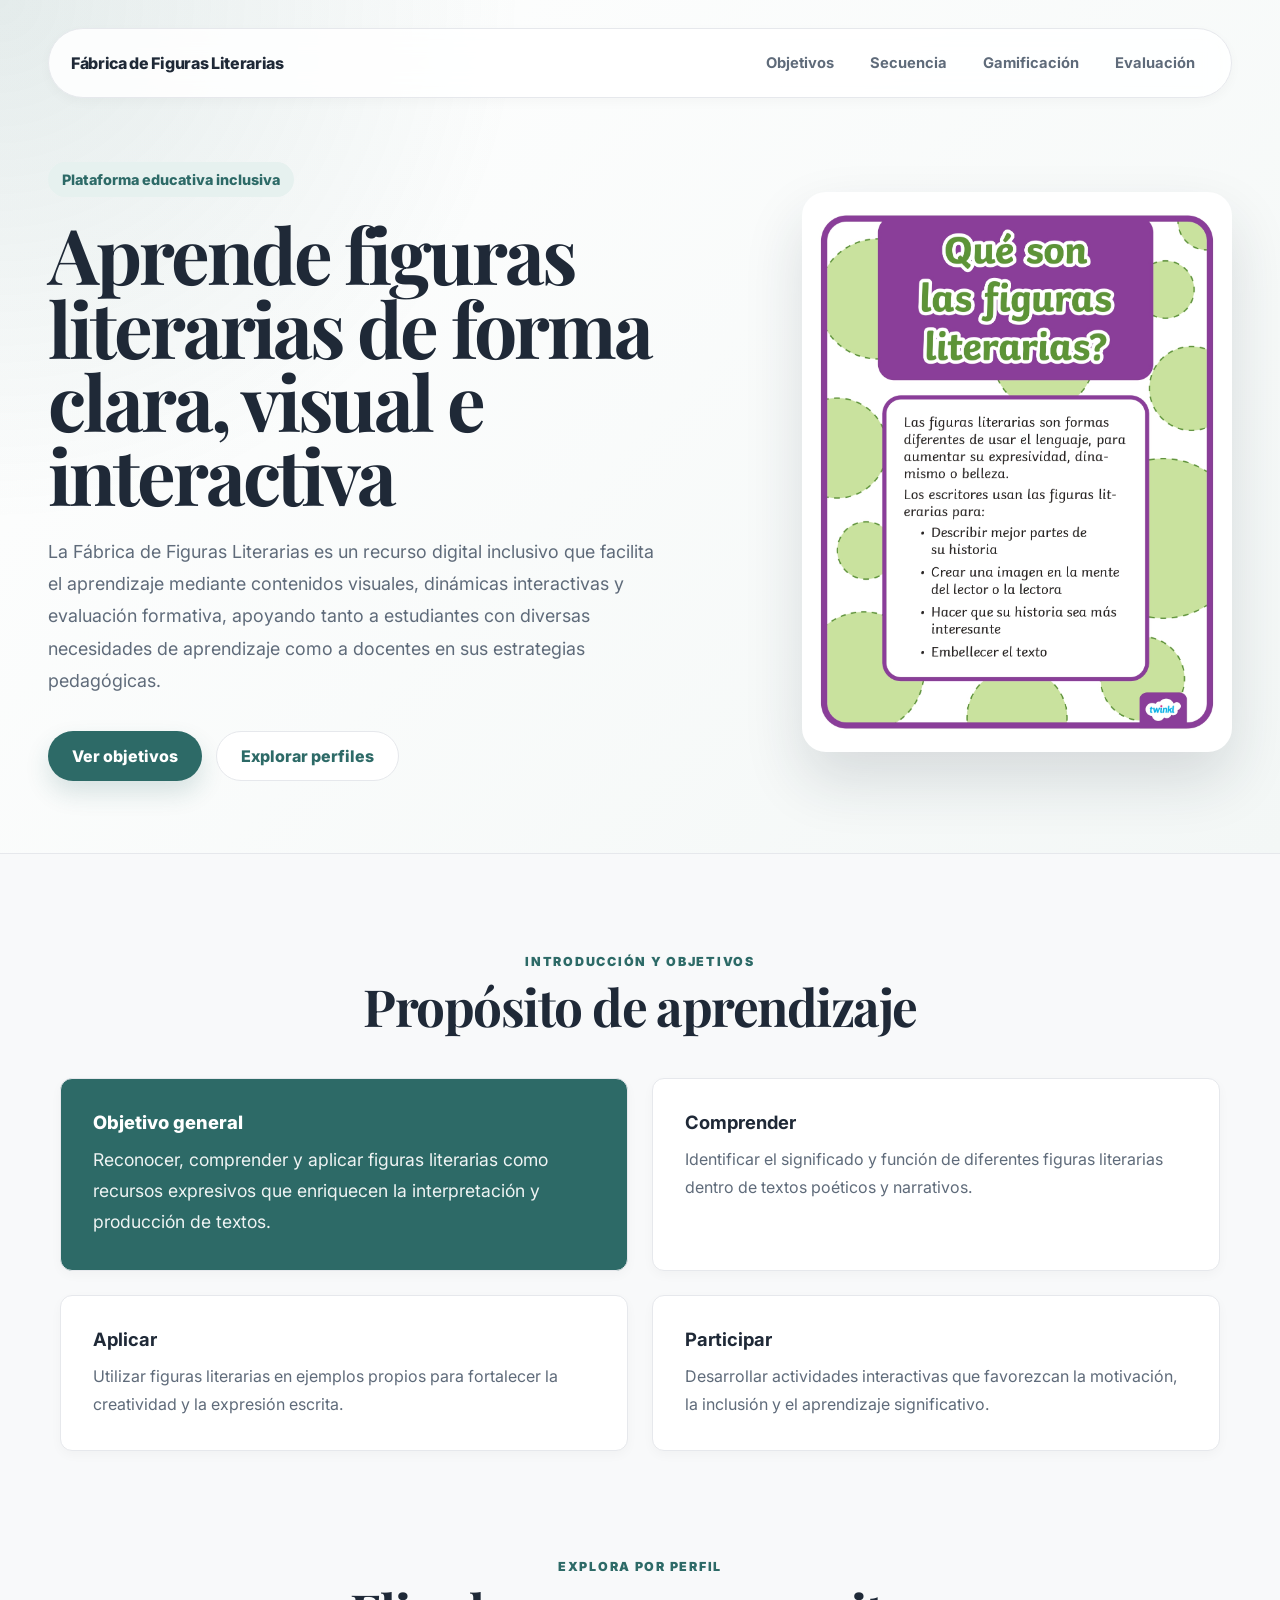
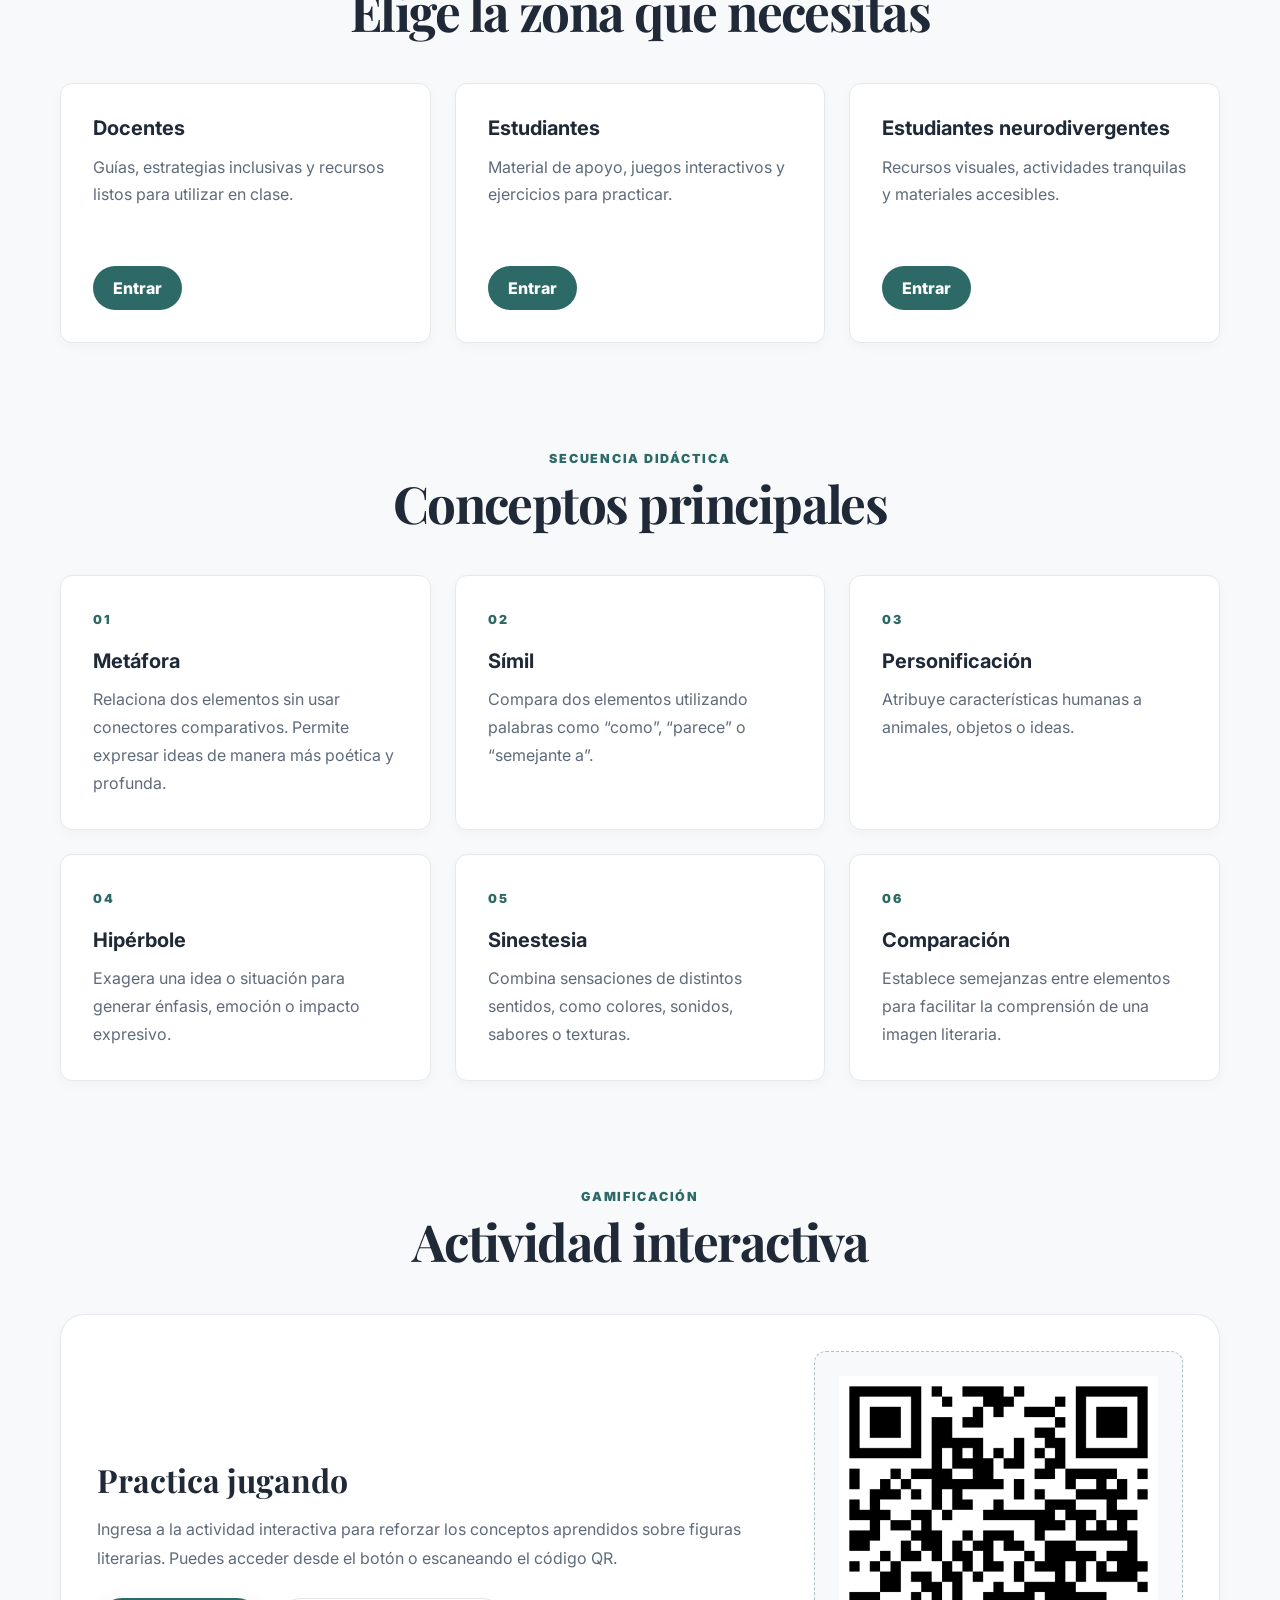
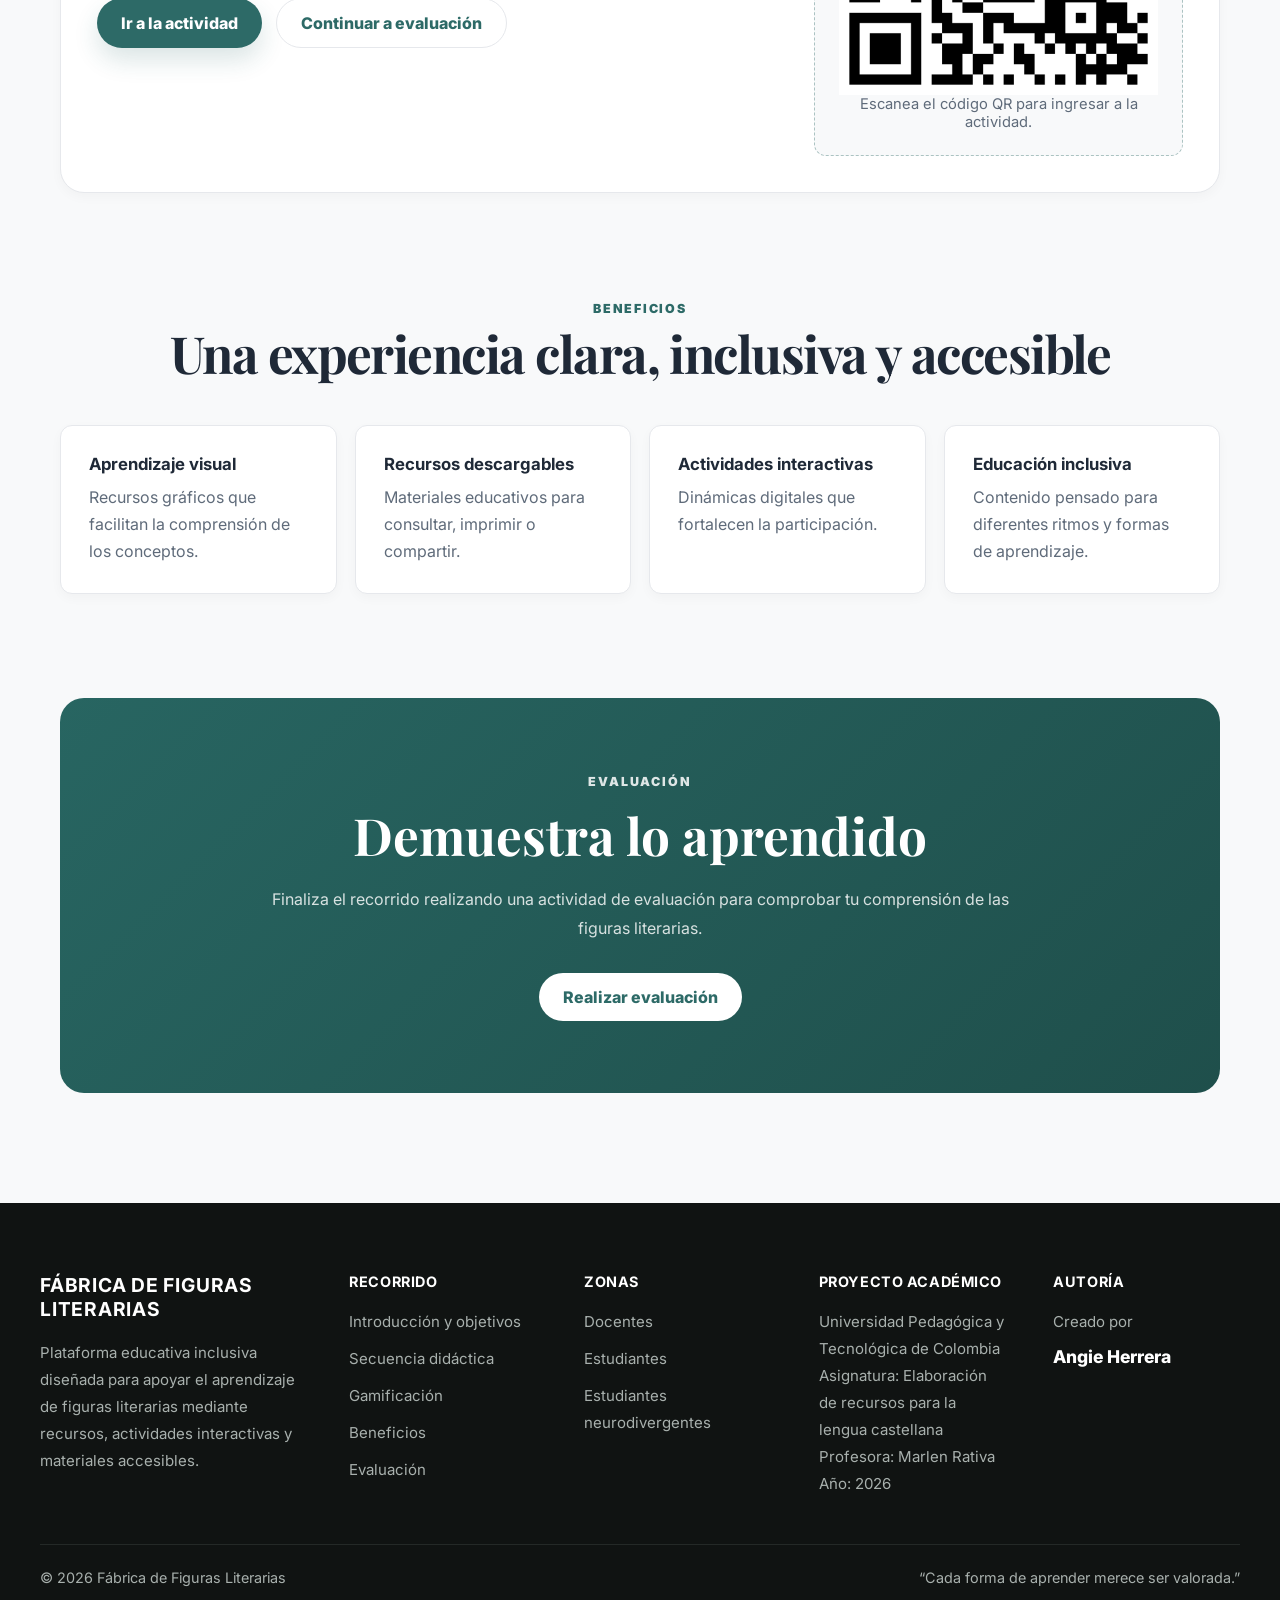
==== index.html @ 702ad95a "Update index.html" ====
<!DOCTYPE html>
<html lang="es">
<head>
    <meta charset="UTF-8">
    <meta name="viewport" content="width=device-width, initial-scale=1.0">
    <title>Fábrica de Figuras Literarias</title>

    <link rel="stylesheet" href="css/index.css">

    <link href="https://fonts.googleapis.com/css2?family=Inter:wght@400;500;600;700;800&family=Playfair+Display:wght@600;700;800&display=swap" rel="stylesheet">
</head>

<body>

<header class="hero" id="inicio">

    <nav class="navbar">
        <a href="#inicio" class="logo">Fábrica de Figuras Literarias</a>

        <div class="menu">
            <a href="#objetivos">Objetivos</a>
            <a href="#secuencia">Secuencia</a>
            <a href="#gamificacion">Gamificación</a>
            <a href="#evaluacion">Evaluación</a>
        </div>
    </nav>

    <section class="hero-content">

        <div class="hero-text">
            <span class="hero-label">Plataforma educativa inclusiva</span>

            <h1>Aprende figuras literarias de forma clara, visual e interactiva</h1>

            <p>
                La Fábrica de Figuras Literarias es un recurso digital inclusivo que facilita el aprendizaje mediante contenidos visuales, 
                dinámicas interactivas y evaluación formativa, apoyando tanto a estudiantes con diversas necesidades de aprendizaje 
                como a docentes en sus estrategias pedagógicas.
            </p>

            <div class="hero-buttons">
                <a href="#objetivos" class="primary-btn">Ver objetivos</a>
                <a href="#perfiles" class="secondary-btn">Explorar perfiles</a>
            </div>
        </div>

        <div class="hero-carousel">
            <div class="carousel-track">
                <img src="img/carrusel/1.jpg" alt="Qué son las figuras literarias">
                <img src="img/carrusel/2.jpg" alt="Comparación">
                <img src="img/carrusel/3.jpg" alt="Metáfora">
                <img src="img/carrusel/4.jpg" alt="Sinestesia">
                <img src="img/carrusel/5.jpg" alt="Personificación">
                <img src="img/carrusel/6.jpg" alt="Hipérbole">
            </div>
        </div>

    </section>

</header>

<main>

    <section id="objetivos" class="intro-section">
        <div class="section-header">
            <span>Introducción y objetivos</span>
            <h2>Propósito de aprendizaje</h2>
        </div>

        <div class="intro-grid">

            <article class="intro-card main-objective">
                <h3>Objetivo general</h3>
                <p>
                    Reconocer, comprender y aplicar figuras literarias como recursos
                    expresivos que enriquecen la interpretación y producción de textos.
                </p>
            </article>

            <article class="intro-card">
                <h3>Comprender</h3>
                <p>
                    Identificar el significado y función de diferentes figuras literarias
                    dentro de textos poéticos y narrativos.
                </p>
            </article>

            <article class="intro-card">
                <h3>Aplicar</h3>
                <p>
                    Utilizar figuras literarias en ejemplos propios para fortalecer la
                    creatividad y la expresión escrita.
                </p>
            </article>

            <article class="intro-card">
                <h3>Participar</h3>
                <p>
                    Desarrollar actividades interactivas que favorezcan la motivación,
                    la inclusión y el aprendizaje significativo.
                </p>
            </article>

        </div>
    </section>

    <section id="perfiles" class="audience-section">
        <div class="section-header">
            <span>Explora por perfil</span>
            <h2>Elige la zona que necesitas</h2>
        </div>

        <div class="audience-cards">

            <article class="audience-card">
                <h3>Docentes</h3>
                <p>Guías, estrategias inclusivas y recursos listos para utilizar en clase.</p>
                <a href="docentes.html">Entrar</a>
            </article>

            <article class="audience-card">
                <h3>Estudiantes</h3>
                <p>Material de apoyo, juegos interactivos y ejercicios para practicar.</p>
                <a href="estudiantes.html">Entrar</a>
            </article>

            <article class="audience-card">
                <h3>Estudiantes neurodivergentes</h3>
                <p>Recursos visuales, actividades tranquilas y materiales accesibles.</p>
                <a href="neurodivergente.html">Entrar</a>
            </article>

        </div>
    </section>

    <section id="secuencia" class="sequence-section">
        <div class="section-header">
            <span>Secuencia didáctica</span>
            <h2>Conceptos principales</h2>
        </div>

        <div class="concept-grid">

            <article class="concept-card">
                <span class="concept-number">01</span>
                <h3>Metáfora</h3>
                <p>
                    Relaciona dos elementos sin usar conectores comparativos.
                    Permite expresar ideas de manera más poética y profunda.
                </p>
            </article>

            <article class="concept-card">
                <span class="concept-number">02</span>
                <h3>Símil</h3>
                <p>
                    Compara dos elementos utilizando palabras como “como”,
                    “parece” o “semejante a”.
                </p>
            </article>

            <article class="concept-card">
                <span class="concept-number">03</span>
                <h3>Personificación</h3>
                <p>
                    Atribuye características humanas a animales, objetos o ideas.
                </p>
            </article>

            <article class="concept-card">
                <span class="concept-number">04</span>
                <h3>Hipérbole</h3>
                <p>
                    Exagera una idea o situación para generar énfasis,
                    emoción o impacto expresivo.
                </p>
            </article>

            <article class="concept-card">
                <span class="concept-number">05</span>
                <h3>Sinestesia</h3>
                <p>
                    Combina sensaciones de distintos sentidos, como colores,
                    sonidos, sabores o texturas.
                </p>
            </article>

            <article class="concept-card">
                <span class="concept-number">06</span>
                <h3>Comparación</h3>
                <p>
                    Establece semejanzas entre elementos para facilitar
                    la comprensión de una imagen literaria.
                </p>
            </article>

        </div>
    </section>

    <section id="gamificacion" class="game-section">
        <div class="section-header">
            <span>Gamificación</span>
            <h2>Actividad interactiva</h2>
        </div>

        <div class="game-card">

            <div class="game-content">
                <h3>Practica jugando</h3>
                <p>
                    Ingresa a la actividad interactiva para reforzar los conceptos
                    aprendidos sobre figuras literarias. Puedes acceder desde el
                    botón o escaneando el código QR.
                </p>

                <div class="game-actions">
                    <a href="https://wordwall.net/es-cl/community/juegos-de-figuras-literarias" target="_blank" class="primary-btn">
                        Ir a la actividad
                    </a>

                    <a href="#evaluacion" class="secondary-outline">
                        Continuar a evaluación
                    </a>
                </div>
            </div>
            <div class="qr-box">
                <img src="img/qr/qr-figuras-literarias.jpeg" alt="Código QR para ingresar a la actividad interactiva" class="qr-image">
                <p>Escanea el código QR para ingresar a la actividad.</p>
            </div>

        </div>
    </section>

    <section id="beneficios" class="benefits-section">
        <div class="section-header">
            <span>Beneficios</span>
            <h2>Una experiencia clara, inclusiva y accesible</h2>
        </div>

        <div class="benefits-grid">

            <article class="benefit-item">
                <h3>Aprendizaje visual</h3>
                <p>Recursos gráficos que facilitan la comprensión de los conceptos.</p>
            </article>

            <article class="benefit-item">
                <h3>Recursos descargables</h3>
                <p>Materiales educativos para consultar, imprimir o compartir.</p>
            </article>

            <article class="benefit-item">
                <h3>Actividades interactivas</h3>
                <p>Dinámicas digitales que fortalecen la participación.</p>
            </article>

            <article class="benefit-item">
                <h3>Educación inclusiva</h3>
                <p>Contenido pensado para diferentes ritmos y formas de aprendizaje.</p>
            </article>

        </div>
    </section>

    <section id="evaluacion" class="evaluation-section">
        <div class="evaluation-content">
            <span>Evaluación</span>
            <h2>Demuestra lo aprendido</h2>
            <p>
                Finaliza el recorrido realizando una actividad de evaluación
                para comprobar tu comprensión de las figuras literarias.
            </p>

            <a href="#" class="evaluation-btn">Realizar evaluación</a>
        </div>
    </section>

</main>

<footer class="footer-pro">

    <div class="footer-container">

        <div class="footer-column footer-main">
            <h3>FÁBRICA DE FIGURAS LITERARIAS</h3>
            <p>
                Plataforma educativa inclusiva diseñada para apoyar el aprendizaje
                de figuras literarias mediante recursos, actividades interactivas
                y materiales accesibles.
            </p>
        </div>

        <div class="footer-column">
            <h4>RECORRIDO</h4>
            <a href="#objetivos">Introducción y objetivos</a>
            <a href="#secuencia">Secuencia didáctica</a>
            <a href="#gamificacion">Gamificación</a>
            <a href="#beneficios">Beneficios</a>
            <a href="#evaluacion">Evaluación</a>
        </div>

        <div class="footer-column">
            <h4>ZONAS</h4>
            <a href="docentes.html">Docentes</a>
            <a href="estudiantes.html">Estudiantes</a>
            <a href="neurodivergente.html">Estudiantes neurodivergentes</a>
        </div>
        <div class="footer-column">
            <h4>PROYECTO ACADÉMICO</h4>
            <p>Universidad Pedagógica y Tecnológica de Colombia</p>
            <p>Asignatura: Elaboración de recursos para la lengua castellana</p>
            <p>Profesora: Marlen Rativa</p>
            <p>Año: 2026</p>
        </div>

        <div class="footer-column">
            <h4>AUTORÍA</h4>
            <p class="footer-label">Creado por</p>
            <p class="authors">Angie Herrera</p>
        </div>

    </div>

    <div class="footer-bottom">
        <p>© 2026 Fábrica de Figuras Literarias</p>
        <p>“Cada forma de aprender merece ser valorada.”</p>
    </div>

</footer>

<script src="js/index.js"></script>
</body>
</html>
---- css/index.css ----
/* =========================
   VARIABLES GLOBALES
========================= */

:root {
    --bg-page: #f8f9fa;
    --bg-white: #ffffff;
    --text-main: #2d3748;
    --text-soft: #5f6b7a;
    --title: #1f2937;

    --accent: #2d6a67;
    --accent-dark: #164844;
    --accent-soft: #e6f1ef;

    --border: #e6e8ec;
    --shadow: 0 4px 12px rgba(0, 0, 0, 0.03);
    --shadow-hover: 0 16px 32px rgba(31, 95, 91, 0.12);

    --radius: 12px;
    --radius-lg: 24px;

    --font-title: 'Playfair Display', serif;
    --font-body: 'Inter', sans-serif;
}

/* =========================
   RESET
========================= */

* {
    margin: 0;
    padding: 0;
    box-sizing: border-box;
}

html {
    scroll-behavior: smooth;
}

body {
    font-family: var(--font-body);
    background: var(--bg-page);
    color: var(--text-main);
}

img {
    max-width: 100%;
    display: block;
}

a {
    text-decoration: none;
}

/* =========================
   HERO
========================= */

.hero {
    padding: 28px 48px 72px;
    background:
        radial-gradient(circle at top left, rgba(31, 95, 91, 0.12), transparent 34%),
        linear-gradient(135deg, #ffffff, #f3f7f6);
    border-bottom: 1px solid var(--border);
}

.navbar {
    max-width: 1240px;
    margin: 0 auto 64px;
    padding: 16px 22px;

    display: flex;
    justify-content: space-between;
    align-items: center;
    gap: 24px;

    background: rgba(255, 255, 255, 0.86);
    border: 1px solid var(--border);
    border-radius: 999px;
    box-shadow: var(--shadow);
    backdrop-filter: blur(12px);
}

.logo {
    color: var(--title);
    font-weight: 800;
    letter-spacing: -0.02em;
}

.menu {
    display: flex;
    gap: 8px;
    flex-wrap: wrap;
}

.menu a {
    color: var(--text-soft);
    font-size: 0.92rem;
    font-weight: 700;
    padding: 9px 14px;
    border-radius: 999px;
    transition: 0.25s ease;
}

.menu a:hover {
    color: var(--accent);
    background: var(--accent-soft);
}

.hero-content {
    max-width: 1240px;
    margin: auto;

    display: grid;
    grid-template-columns: 1fr 0.82fr;
    align-items: center;
    gap: 56px;
}

.hero-label {
    display: inline-block;
    margin-bottom: 20px;
    padding: 9px 14px;

    background: var(--accent-soft);
    color: var(--accent);
    border-radius: 999px;

    font-size: 0.9rem;
    font-weight: 800;
}

.hero-text h1 {
    max-width: 720px;
    margin-bottom: 24px;

    font-family: var(--font-title);
    font-size: clamp(3rem, 6vw, 5.8rem);
    line-height: 0.96;
    color: var(--title);
    letter-spacing: -0.04em;
}

.hero-text p {
    max-width: 650px;
    margin-bottom: 34px;

    color: var(--text-soft);
    font-size: 1.12rem;
    line-height: 1.8;
}

.hero-buttons {
    display: flex;
    gap: 14px;
    flex-wrap: wrap;
}

.primary-btn,
.secondary-btn,
.secondary-outline,
.evaluation-btn {
    display: inline-flex;
    justify-content: center;
    align-items: center;

    padding: 14px 24px;
    border-radius: 999px;

    font-weight: 800;
    transition: 0.25s ease;
}

.primary-btn {
    background: var(--accent);
    color: white;
    box-shadow: 0 12px 24px rgba(31, 95, 91, 0.16);
}

.primary-btn:hover {
    background: var(--accent-dark);
    transform: translateY(-3px);
}

.secondary-btn {
    background: white;
    color: var(--accent);
    border: 1px solid var(--border);
}

.secondary-btn:hover,
.secondary-outline:hover {
    transform: translateY(-3px);
    border-color: var(--accent);
}

/* =========================
   CARRUSEL
========================= */

.hero-carousel {
    width: 430px;
    height: 560px;
    justify-self: end;

    overflow: hidden;
    border-radius: var(--radius-lg);
    background: white;
    border: 10px solid white;
    box-shadow: 0 28px 60px rgba(31, 41, 55, 0.14);
}

.carousel-track {
    display: flex;
    width: 600%;
    height: 100%;
    animation: slideCarousel 30s infinite ease-in-out;
}

.carousel-track img {
    width: 16.666%;
    height: 100%;
    object-fit: cover;
}

@keyframes slideCarousel {
    0%, 12% { transform: translateX(0); }
    16%, 28% { transform: translateX(-16.666%); }
    32%, 44% { transform: translateX(-33.333%); }
    48%, 60% { transform: translateX(-50%); }
    64%, 76% { transform: translateX(-66.666%); }
    80%, 92% { transform: translateX(-83.333%); }
    100% { transform: translateX(0); }
}

/* =========================
   SECCIONES GENERALES
========================= */

main {
    padding: 96px 28px 0;
}

.intro-section,
.audience-section,
.sequence-section,
.game-section,
.benefits-section,
.evaluation-section {
    max-width: 1160px;
    margin: 0 auto 104px;
}

.section-header {
    text-align: center;
    margin-bottom: 44px;
}

.section-header span {
    display: inline-block;
    margin-bottom: 10px;

    color: var(--accent);
    font-size: 0.78rem;
    font-weight: 900;
    text-transform: uppercase;
    letter-spacing: 0.14em;
}

.section-header h2 {
    font-family: var(--font-title);
    color: var(--title);
    font-size: clamp(2rem, 4vw, 3.4rem);
    line-height: 1.08;
    letter-spacing: -0.03em;
}

/* =========================
   INTRODUCCIÓN Y OBJETIVOS
========================= */

.intro-grid {
    display: grid;
    grid-template-columns: repeat(2, 1fr);
    gap: 24px;
}

.intro-card {
    padding: 32px;
    background: white;
    border: 1px solid var(--border);
    border-radius: var(--radius);
    box-shadow: var(--shadow);
}

.main-objective {
    background: var(--accent);
    color: white;
    min-height: auto;
    display: flex;
    flex-direction: column;
    justify-content: center;
}

.main-objective h3 {
    color: #ffffff !important;
    font-size: 1.7rem;
    font-weight: 800;
    margin-bottom: 20px;
}

.main-objective p {
    color: rgba(255,255,255,0.92)!important;
    font-size: 1.1rem;
    line-height: 1.9;
}

.intro-card h3 {
    margin-bottom: 12px;
    color: var(--title);
    font-size: 1.15rem;
}

.intro-card p {
    color: var(--text-soft);
    line-height: 1.75;
}

/* =========================
   PERFILES
========================= */

.audience-cards {
    display: grid;
    grid-template-columns: repeat(3, 1fr);
    gap: 24px;
}

.audience-card {
    min-height: 260px;
    padding: 32px;

    display: flex;
    flex-direction: column;

    background: white;
    border: 1px solid var(--border);
    border-radius: var(--radius);
    box-shadow: var(--shadow);
    transition: 0.25s ease;
}

.audience-card:hover {
    transform: translateY(-6px);
    box-shadow: var(--shadow-hover);
    border-color: rgba(31, 95, 91, 0.25);
}

.audience-card h3 {
    margin-bottom: 14px;
    color: var(--title);
    font-size: 1.25rem;
}

.audience-card p {
    color: var(--text-soft);
    line-height: 1.7;
    margin-bottom: 24px;
}

.audience-card a {
    margin-top: auto;
    align-self: flex-start;

    padding: 12px 20px;
    border-radius: 999px;

    background: var(--accent);
    color: white;
    font-weight: 800;
    transition: 0.25s ease;
}

.audience-card a:hover {
    background: var(--accent-dark);
}

/* =========================
   SECUENCIA DIDÁCTICA
========================= */

.concept-grid {
    display: grid;
    grid-template-columns: repeat(3, 1fr);
    gap: 24px;
}

.concept-card {
    padding: 32px;

    background: white;
    border: 1px solid var(--border);
    border-radius: var(--radius);
    box-shadow: var(--shadow);

    transition: 0.25s ease;
}

.concept-card:hover {
    transform: translateY(-6px);
    box-shadow: var(--shadow-hover);
}

.concept-number {
    display: inline-flex;
    margin-bottom: 22px;

    color: var(--accent);
    font-size: 0.78rem;
    font-weight: 900;
    letter-spacing: 0.16em;
}

.concept-card h3 {
    margin-bottom: 12px;
    color: var(--title);
    font-size: 1.25rem;
}

.concept-card p {
    color: var(--text-soft);
    line-height: 1.75;
}

/* =========================
   GAMIFICACIÓN + QR
========================= */

.game-card {
    padding: 36px;

    display: grid;
    grid-template-columns: 1.3fr 0.7fr;
    gap: 32px;
    align-items: center;

    background: white;
    border: 1px solid var(--border);
    border-radius: var(--radius-lg);
    box-shadow: var(--shadow);
}

.game-content h3 {
    margin-bottom: 14px;

    font-family: var(--font-title);
    color: var(--title);
    font-size: 2rem;
}

.game-content p {
    max-width: 680px;
    margin-bottom: 26px;

    color: var(--text-soft);
    line-height: 1.8;
}

.game-actions {
    display: flex;
    gap: 14px;
    flex-wrap: wrap;
}

.secondary-outline {
    color: var(--accent);
    background: white;
    border: 1px solid var(--border);
}

.qr-box {
    padding: 24px;

    text-align: center;

    background: var(--bg-page);
    border: 1px dashed rgba(31, 95, 91, 0.35);
    border-radius: var(--radius);
}

.qr-placeholder {
    width: 180px;
    height: 180px;
    margin: 0 auto 16px;

    display: grid;
    place-items: center;

    background: white;
    border: 1px solid var(--border);
    border-radius: 10px;

    color: var(--accent);
    font-weight: 900;
    font-size: 2rem;
    letter-spacing: 0.1em;
}

.qr-box p {
    color: var(--text-soft);
    font-size: 0.92rem;
}

/* =========================
   BENEFICIOS
========================= */

.benefits-grid {
    display: grid;
    grid-template-columns: repeat(4, 1fr);
    gap: 18px;
}

.benefit-item {
    padding: 28px;

    background: white;
    border: 1px solid var(--border);
    border-radius: var(--radius);
    box-shadow: var(--shadow);
}

.benefit-item h3 {
    margin-bottom: 10px;
    color: var(--title);
    font-size: 1.05rem;
}

.benefit-item p {
    color: var(--text-soft);
    line-height: 1.7;
}

/* =========================
   EVALUACIÓN
========================= */

.evaluation-section {
    padding: 72px 36px;

    background:
        linear-gradient(135deg, rgba(31, 95, 91, 0.96), rgba(22, 72, 68, 0.96));
    border-radius: var(--radius-lg);
    color: white;
    text-align: center;
}

.evaluation-content {
    max-width: 760px;
    margin: auto;
}

.evaluation-content span {
    display: inline-block;
    margin-bottom: 12px;

    font-size: 0.78rem;
    font-weight: 900;
    text-transform: uppercase;
    letter-spacing: 0.16em;
    opacity: 0.85;
}

.evaluation-content h2 {
    margin-bottom: 16px;

    font-family: var(--font-title);
    font-size: clamp(2.2rem, 4vw, 3.5rem);
}

.evaluation-content p {
    margin-bottom: 30px;
    line-height: 1.8;
    color: rgba(255, 255, 255, 0.82);
}

.evaluation-btn {
    background: white;
    color: var(--accent);
}

.evaluation-btn:hover {
    transform: translateY(-3px);
}

/* =========================
   FOOTER
========================= */

.footer-pro {
    margin-top: 110px;
    padding: 70px 40px 30px;

    background: #101312;
    color: white;
}

.footer-container {
    max-width: 1200px;
    margin: auto;

    display: grid;
    grid-template-columns: 1.4fr 1fr 1fr 1fr 1fr;
    gap: 48px;
}

.footer-column h3,
.footer-column h4 {
    margin-bottom: 18px;
    color: white;
    letter-spacing: 0.04em;
}

.footer-column h3 {
    font-size: 1.2rem;
}

.footer-column h4 {
    font-size: 0.9rem;
}

.footer-column p,
.footer-column a {
    color: #a8b0ad;
    line-height: 1.8;
    font-size: 0.94rem;
}

.footer-column a {
    display: block;
    margin-bottom: 10px;
    transition: 0.25s ease;
}

.footer-column a:hover {
    color: white;
    transform: translateX(4px);
}

.footer-label {
    color: #7e8783;
    margin-bottom: 6px;
}

.authors {
    color: white !important;
    font-size: 1.1rem !important;
    font-weight: 800;
    margin-bottom: 12px;
}

.footer-bottom {
    max-width: 1200px;
    margin: 46px auto 0;
    padding-top: 24px;

    display: flex;
    justify-content: space-between;
    gap: 20px;
    flex-wrap: wrap;

    border-top: 1px solid #242927;
    color: #a8b0ad;
    font-size: 0.9rem;
}

/* =========================
   MULTIMEDIA RESPONSIVA
========================= */

.video-wrapper {
    width: 100%;
    aspect-ratio: 16 / 9;
    overflow: hidden;
    border-radius: var(--radius);
}

.video-wrapper iframe {
    width: 100%;
    height: 100%;
    border: 0;
}

/* =========================
   RESPONSIVE
========================= */

@media (max-width: 1000px) {
    .hero-content,
    .game-card {
        grid-template-columns: 1fr;
    }

    .hero-carousel {
        justify-self: center;
        width: 340px;
        height: 440px;
    }

    .intro-grid,
    .concept-grid,
    .benefits-grid,
    .audience-cards {
        grid-template-columns: 1fr 1fr;
    }

    .main-objective {
        grid-row: auto;
        grid-column: span 2;
    }

    .footer-container {
        grid-template-columns: 1fr 1fr;
    }
}

@media (max-width: 700px) {
    .hero {
        padding: 20px 20px 56px;
    }

    .navbar {
        border-radius: var(--radius);
        flex-direction: column;
        align-items: flex-start;
        margin-bottom: 48px;
    }

    .menu {
        width: 100%;
    }

    .menu a {
        background: var(--bg-page);
    }

    main {
        padding: 72px 20px 0;
    }

    .hero-text h1 {
        font-size: clamp(2.7rem, 13vw, 4rem);
    }

    .hero-text p {
        font-size: 1rem;
    }

    .hero-buttons,
    .game-actions {
        flex-direction: column;
    }

    .primary-btn,
    .secondary-btn,
    .secondary-outline,
    .evaluation-btn {
        width: 100%;
    }

    .hero-carousel {
        width: 285px;
        height: 370px;
    }

    .intro-grid,
    .concept-grid,
    .benefits-grid,
    .audience-cards,
    .footer-container {
        grid-template-columns: 1fr;
    }

    .main-objective {
        grid-column: auto;
    }

    .game-card {
        padding: 26px;
    }

    .qr-placeholder {
        width: 150px;
        height: 150px;
    }

    .footer-bottom {
        flex-direction: column;
    }
}
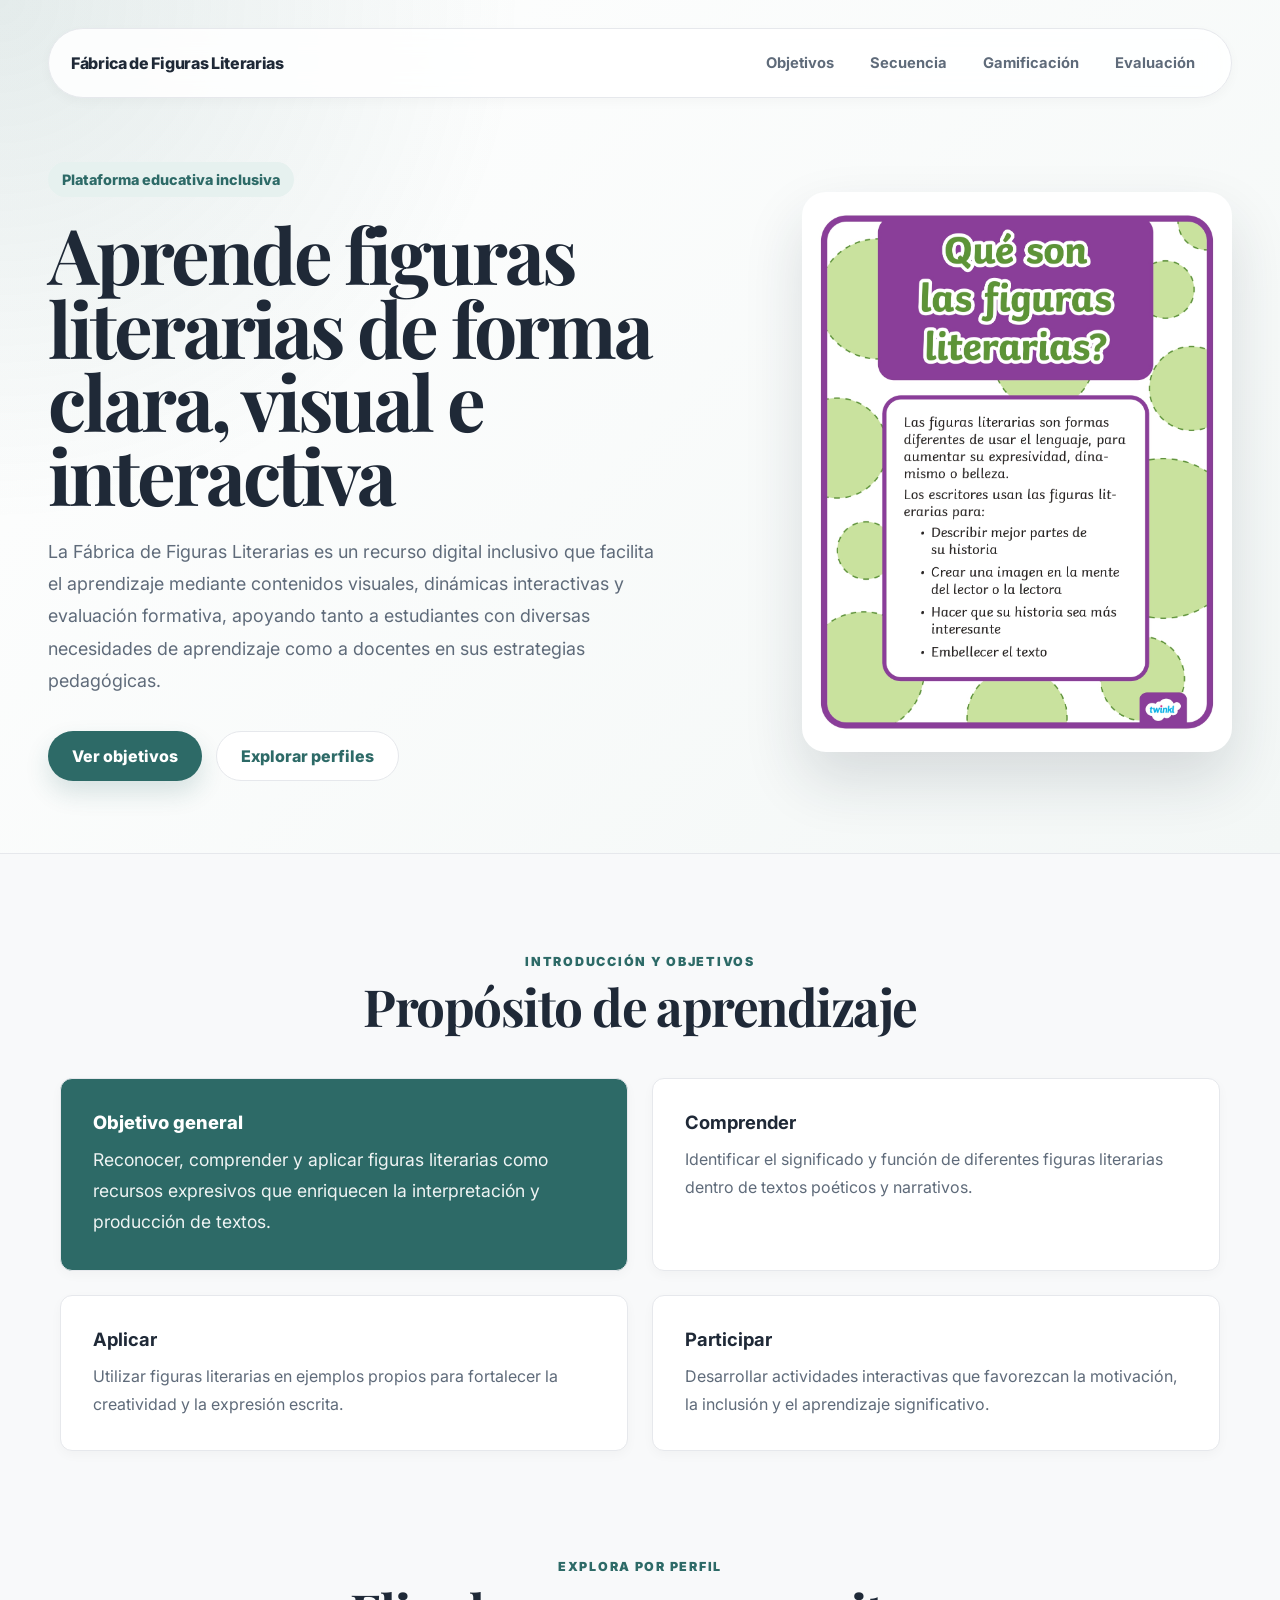
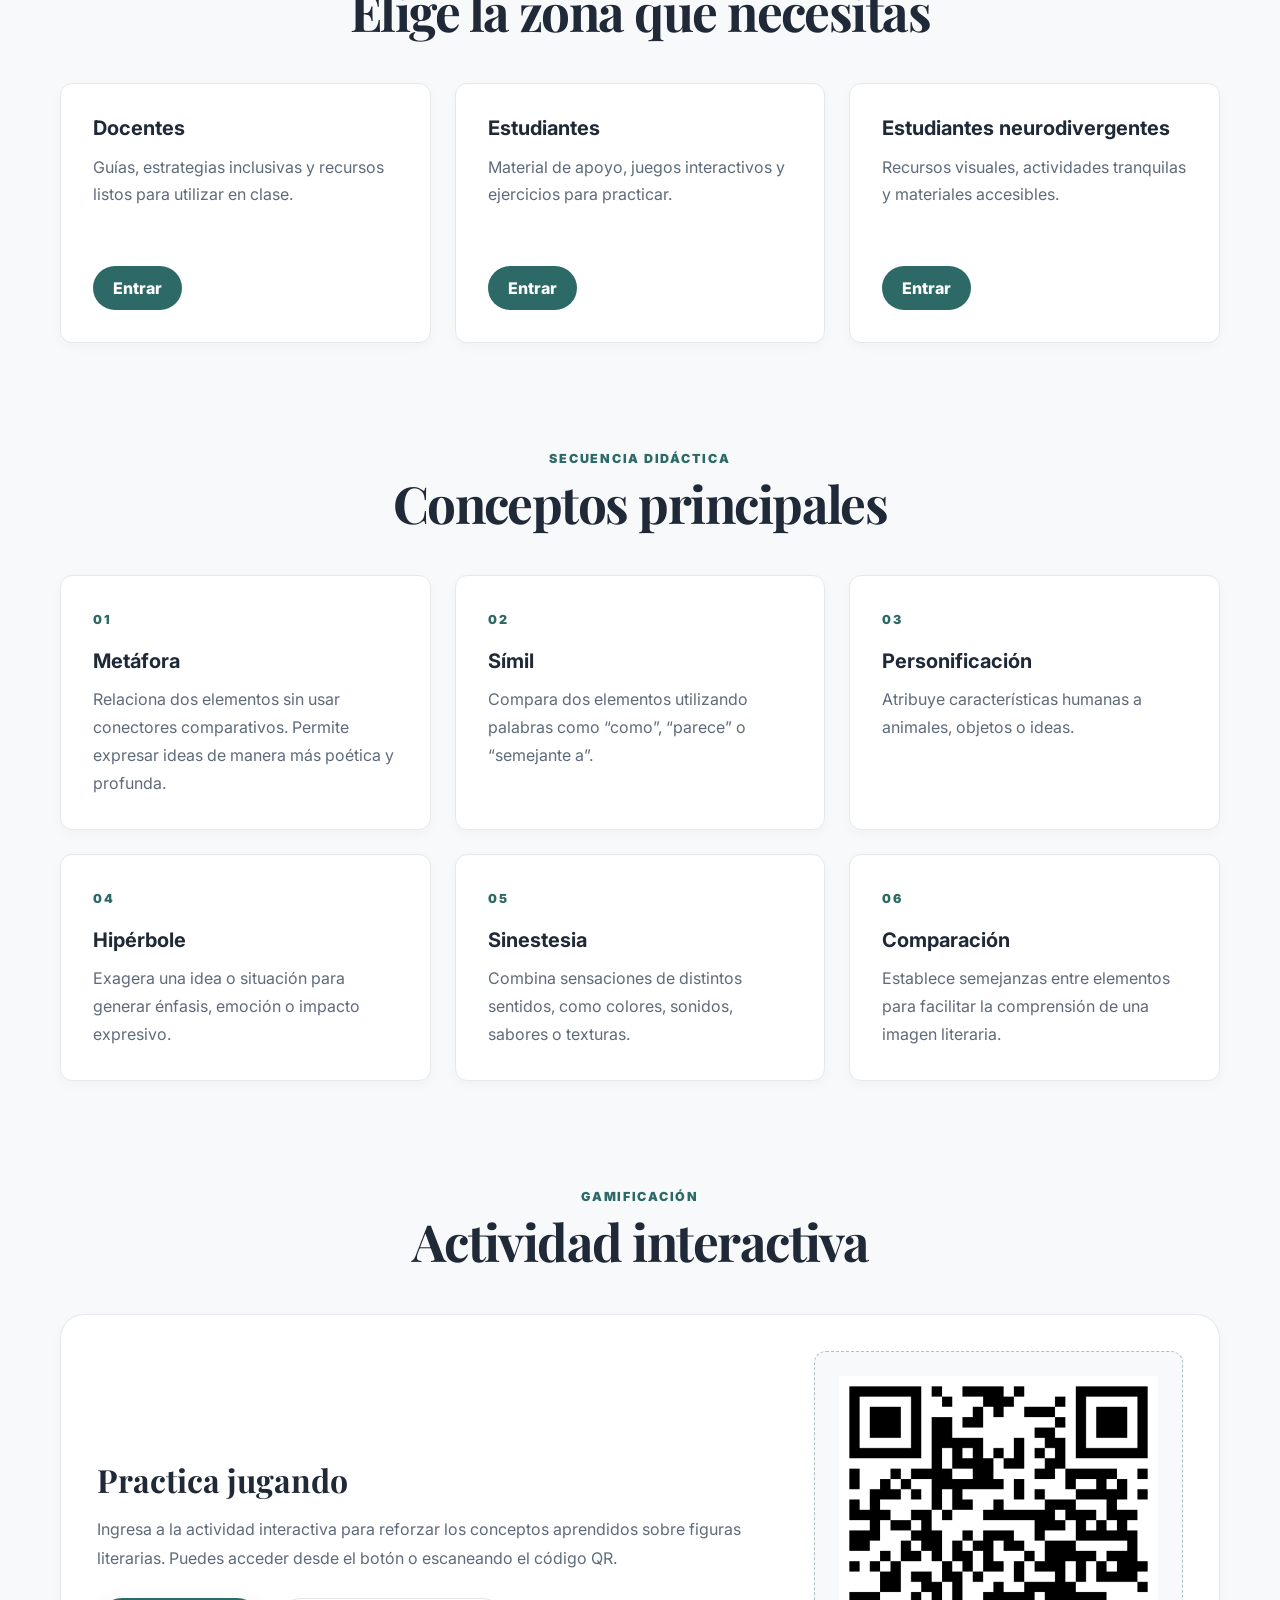
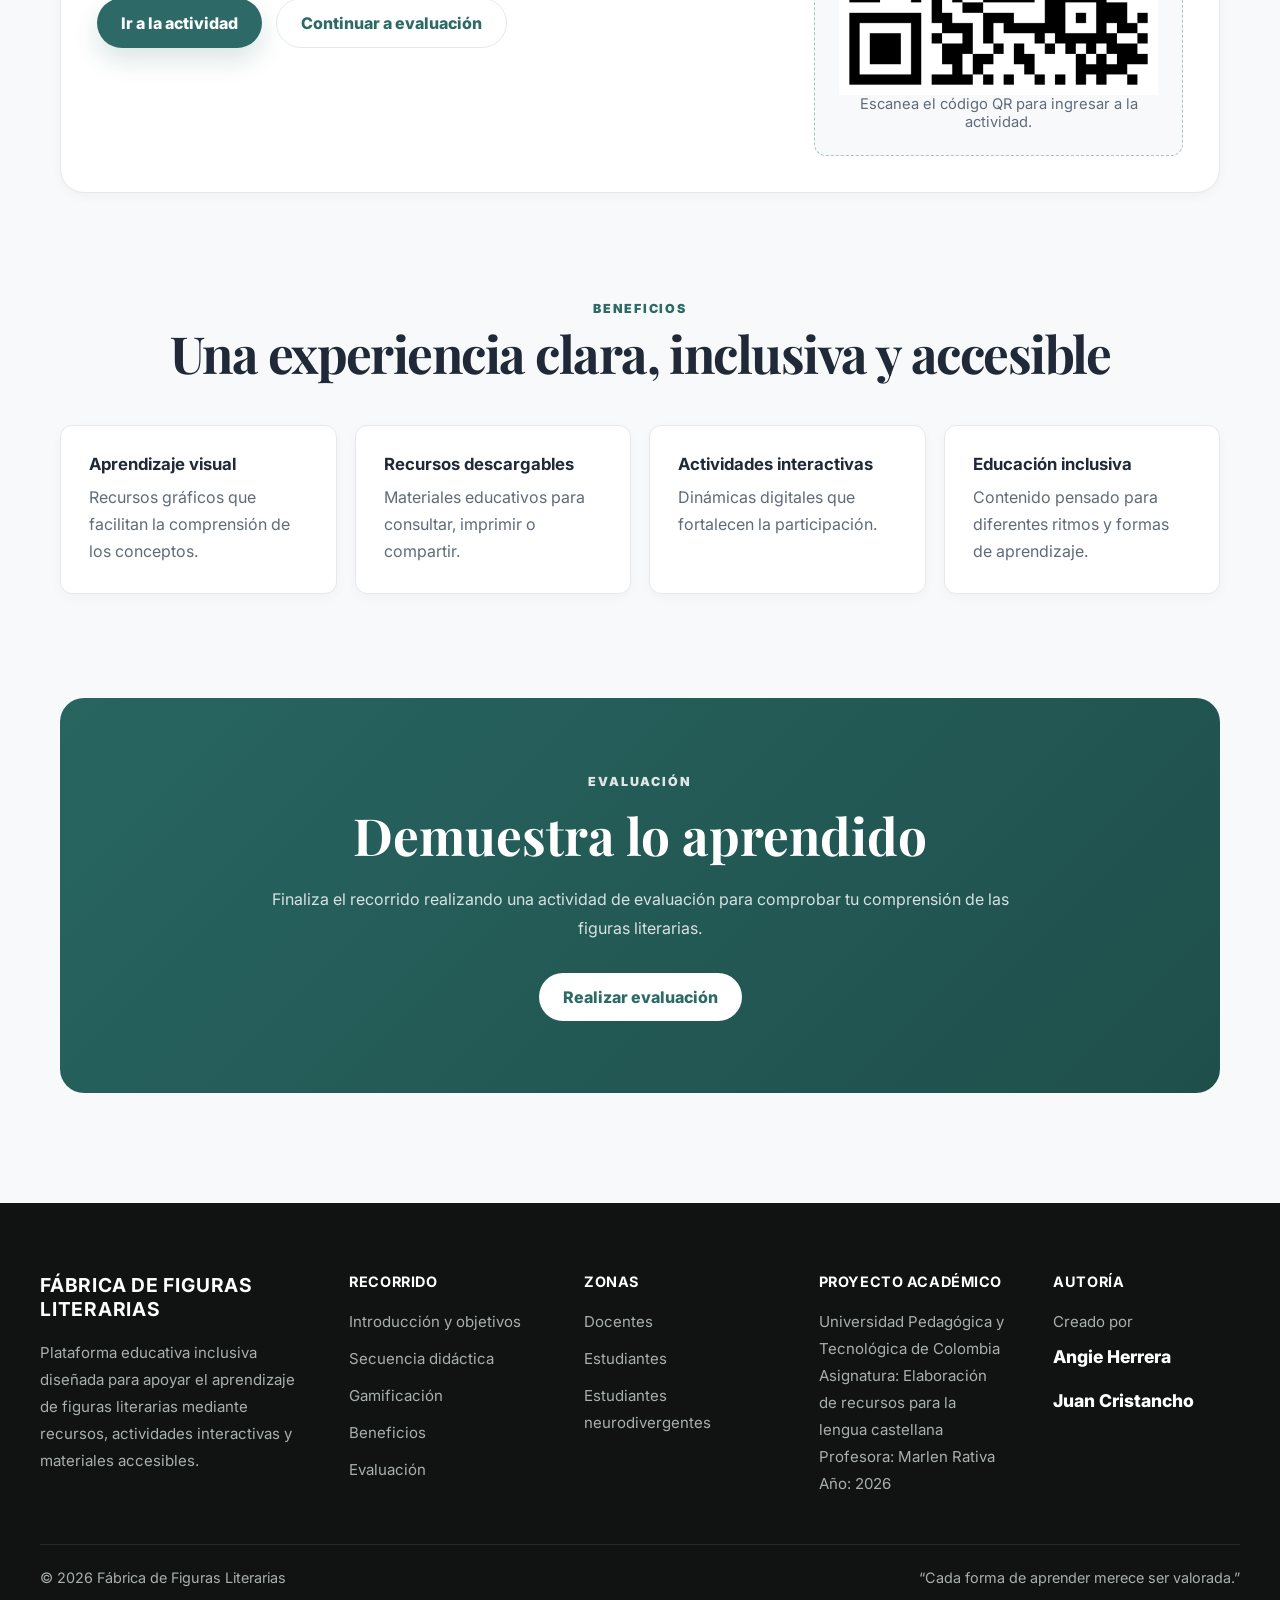
==== commit b389cedf: "Update index.html" ====
--- a/index.html
+++ b/index.html
@@ -317,6 +317,7 @@
             <h4>AUTORÍA</h4>
             <p class="footer-label">Creado por</p>
             <p class="authors">Angie Herrera</p>
+            <p class="authors">Juan Cristancho</p>
         </div>
 
     </div>
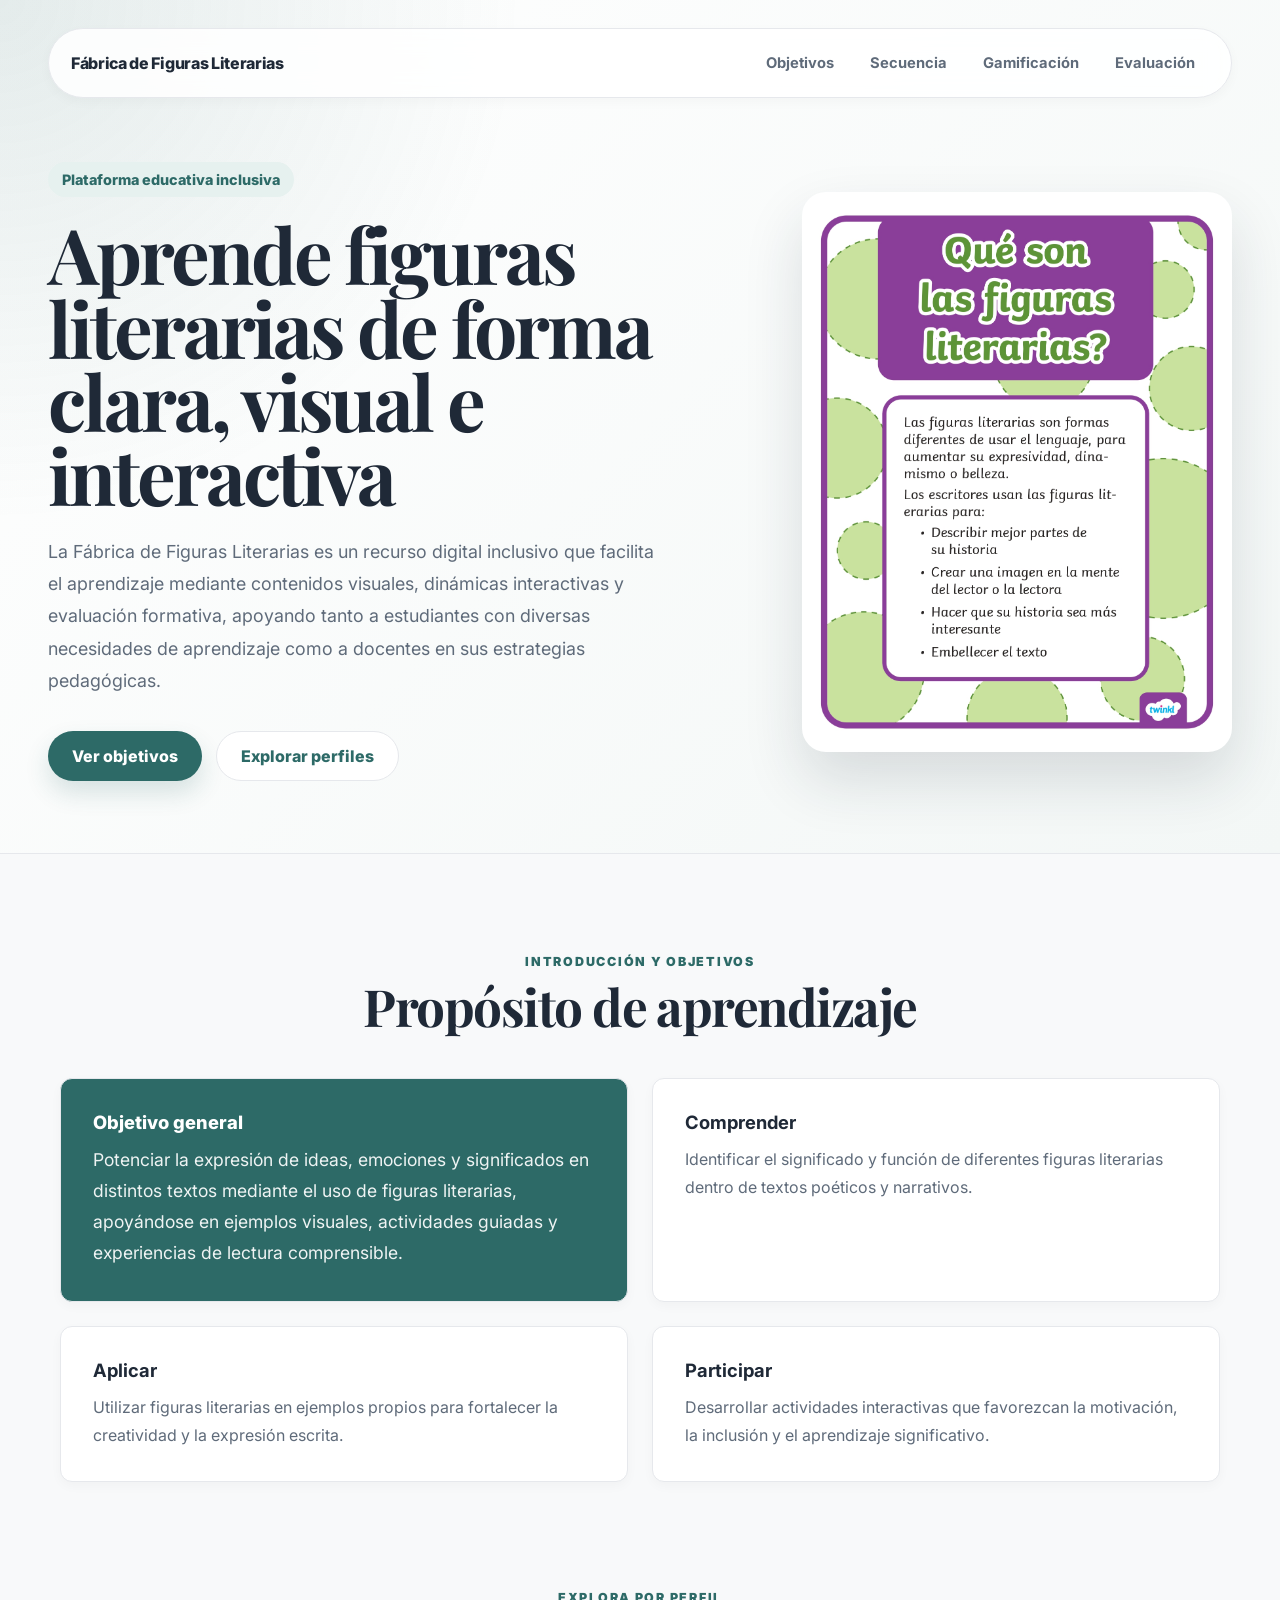
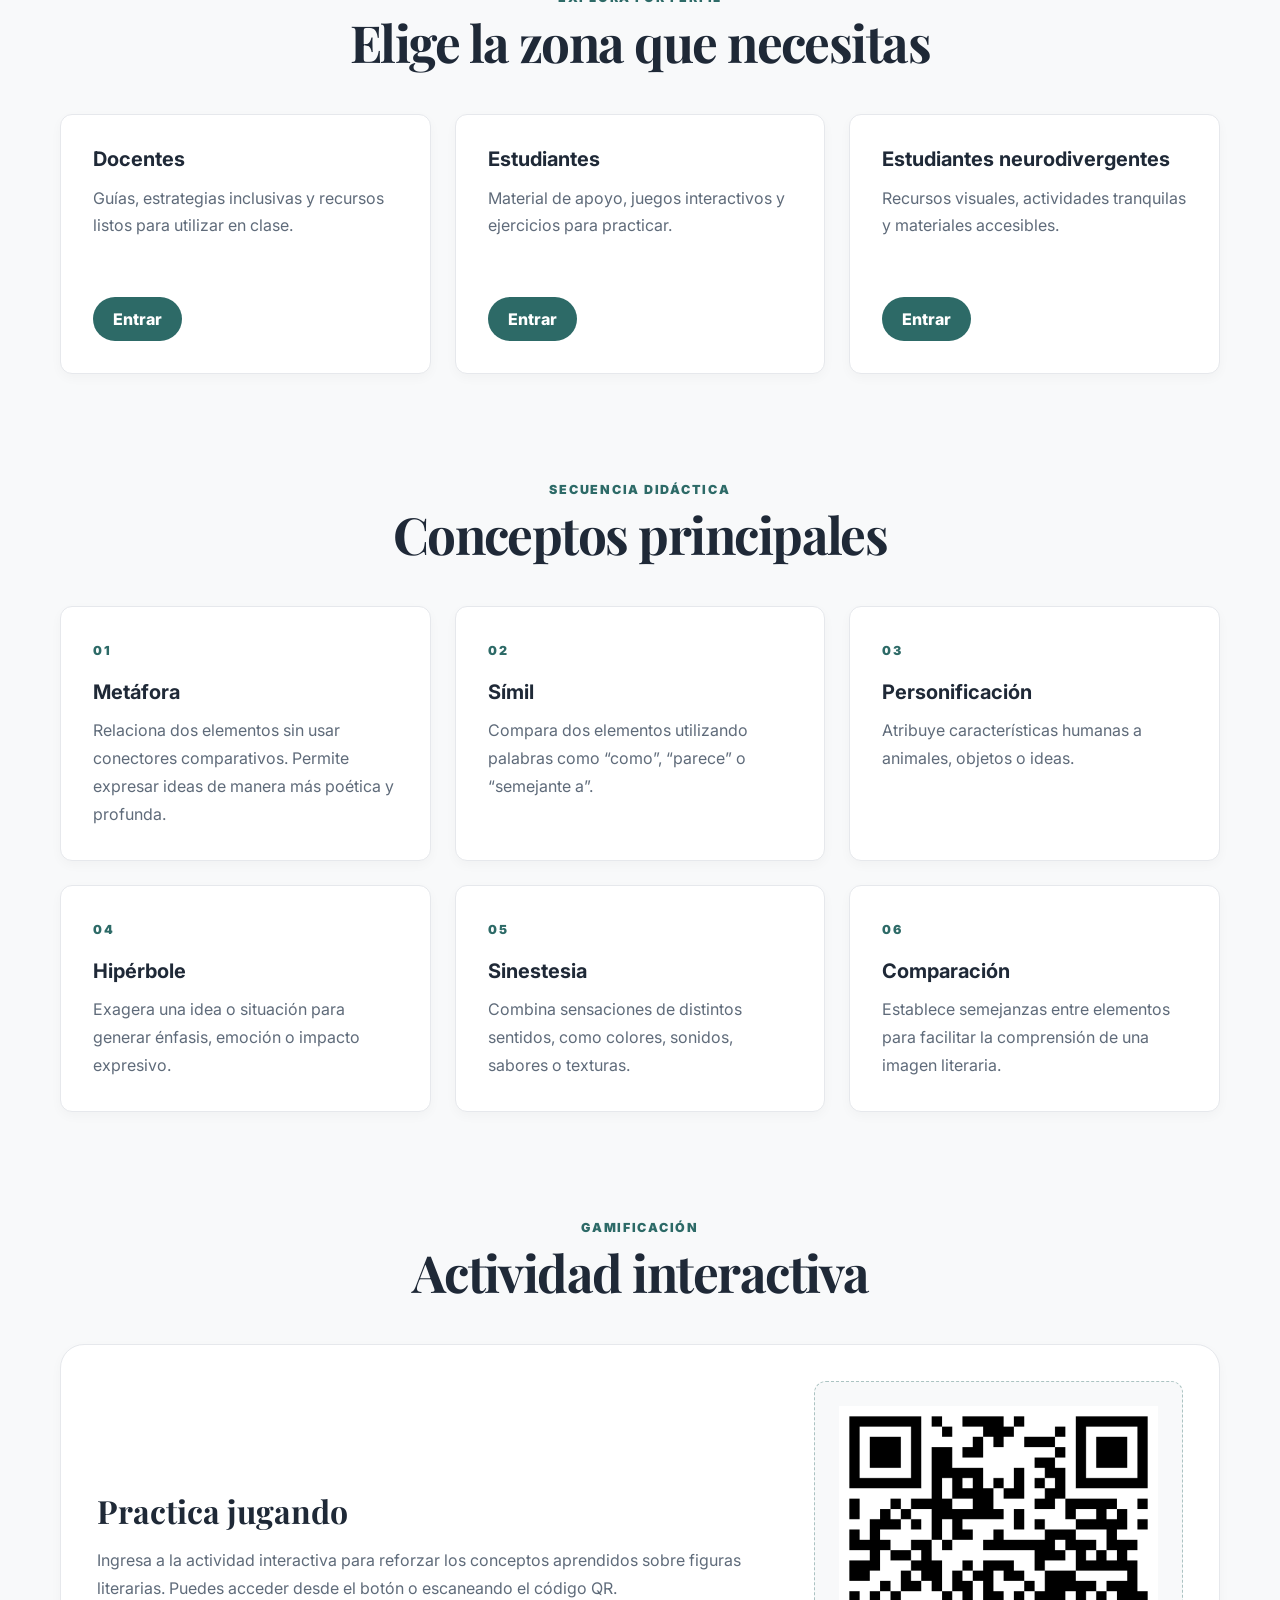
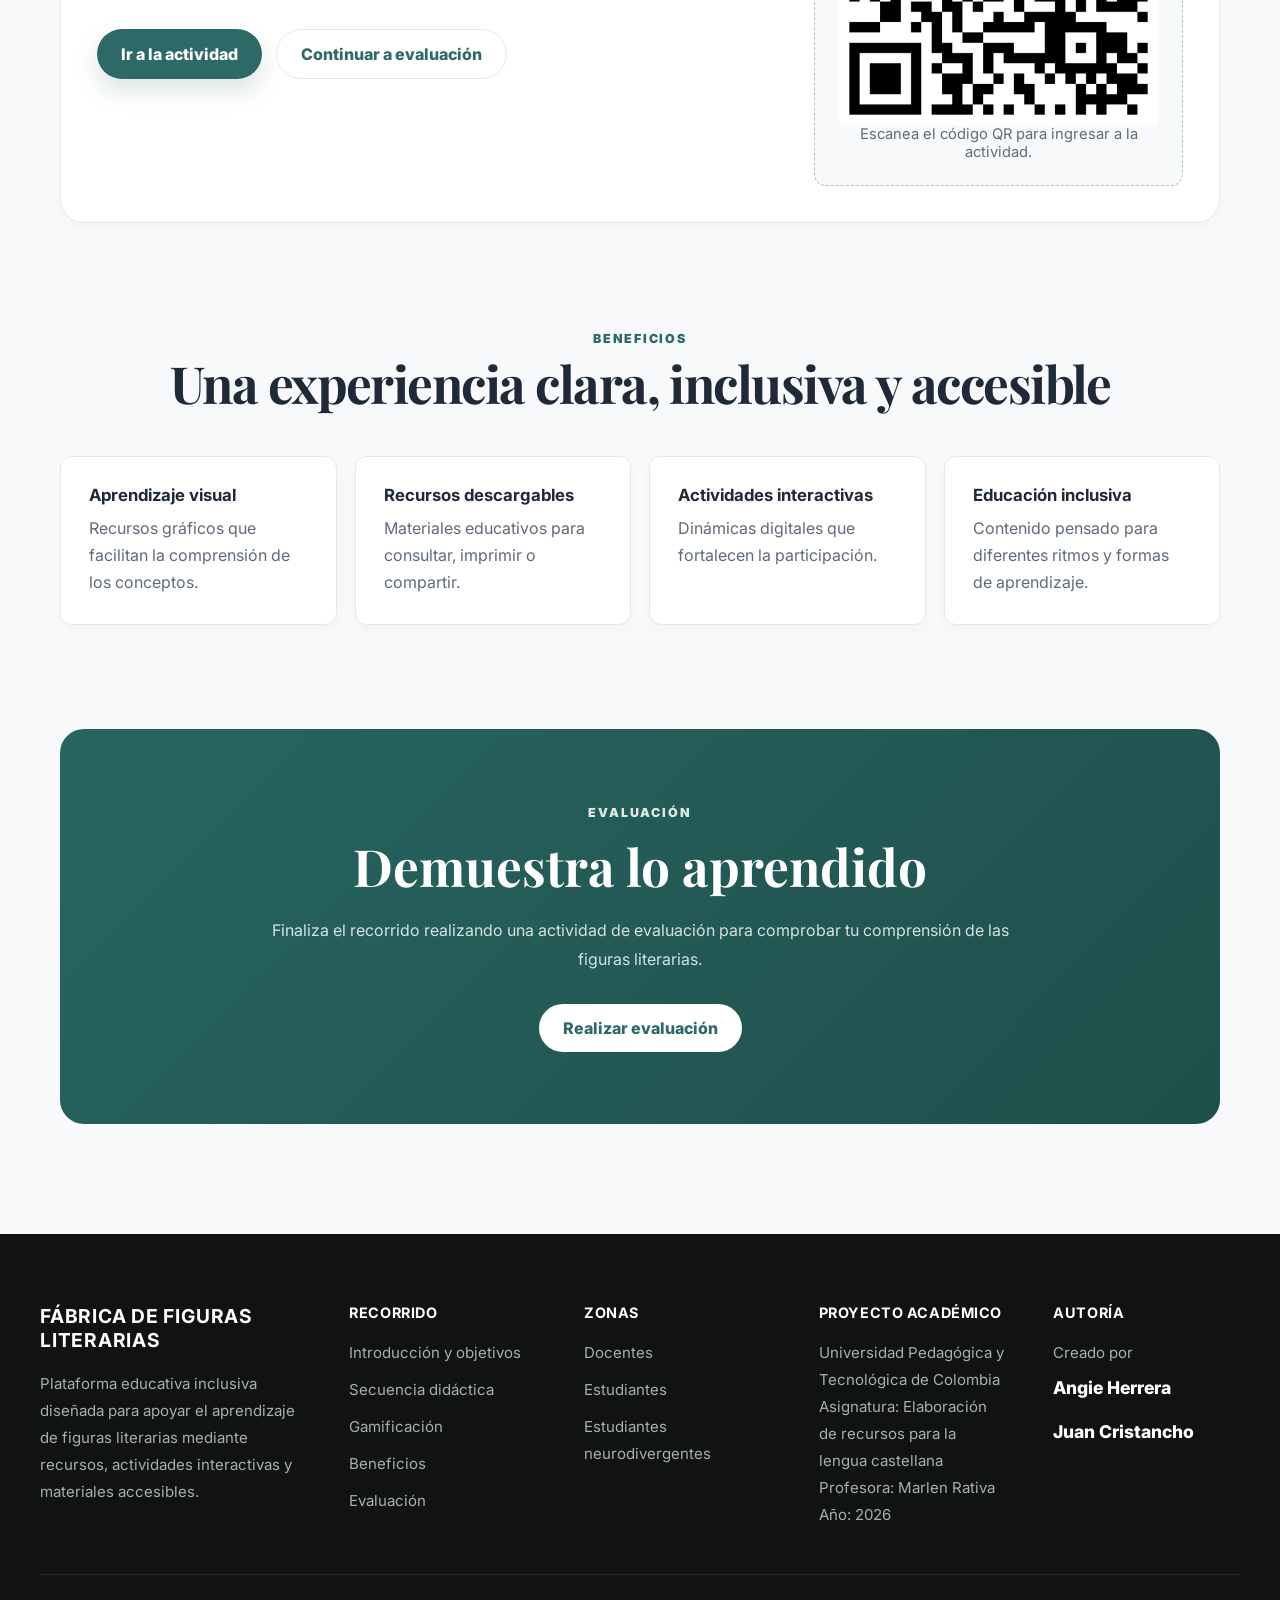
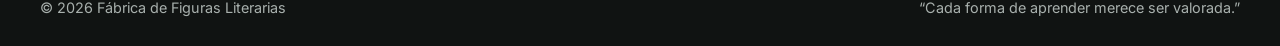
==== commit 2f67a2fa: "Update index.html" ====
--- a/index.html
+++ b/index.html
@@ -72,8 +72,8 @@
             <article class="intro-card main-objective">
                 <h3>Objetivo general</h3>
                 <p>
-                    Reconocer, comprender y aplicar figuras literarias como recursos
-                    expresivos que enriquecen la interpretación y producción de textos.
+                    Potenciar la expresión de ideas, emociones y significados en distintos textos mediante el uso de figuras literarias, 
+                    apoyándose en ejemplos visuales, actividades guiadas y experiencias de lectura comprensible.
                 </p>
             </article>
 
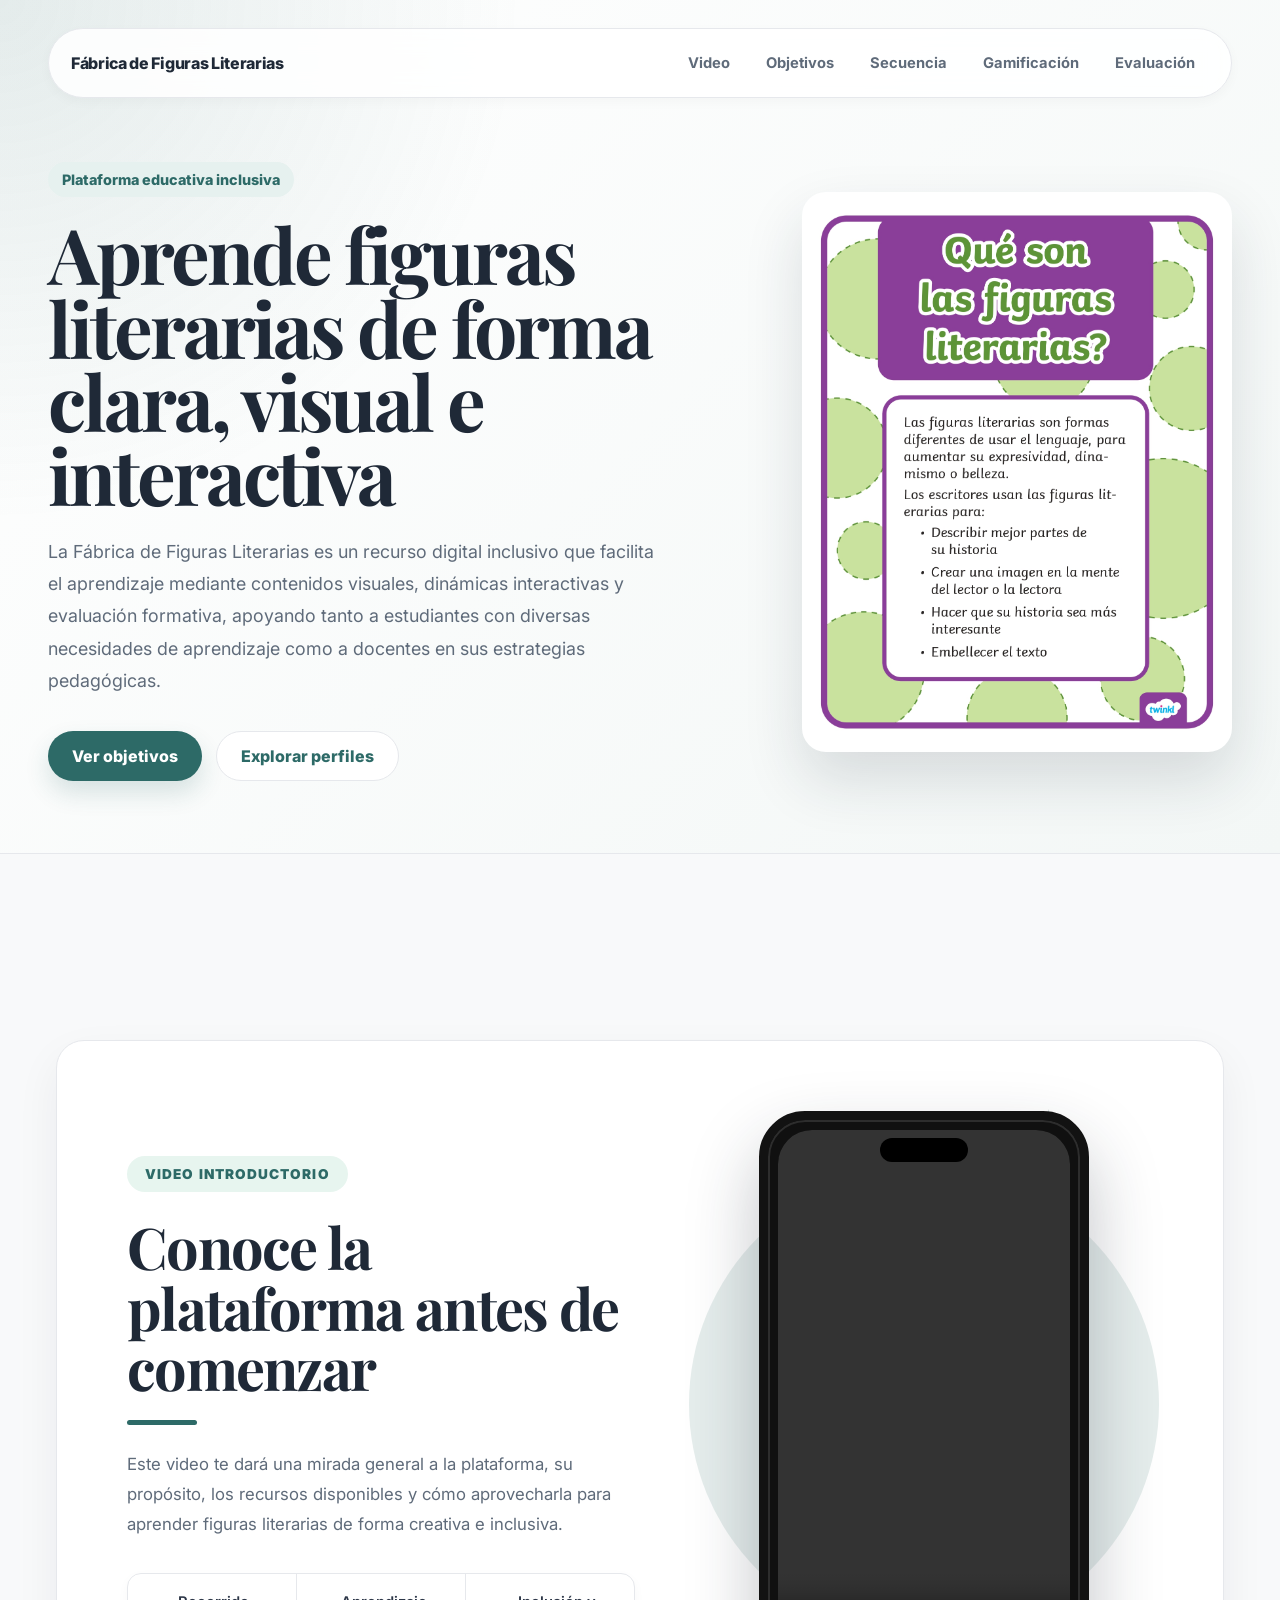
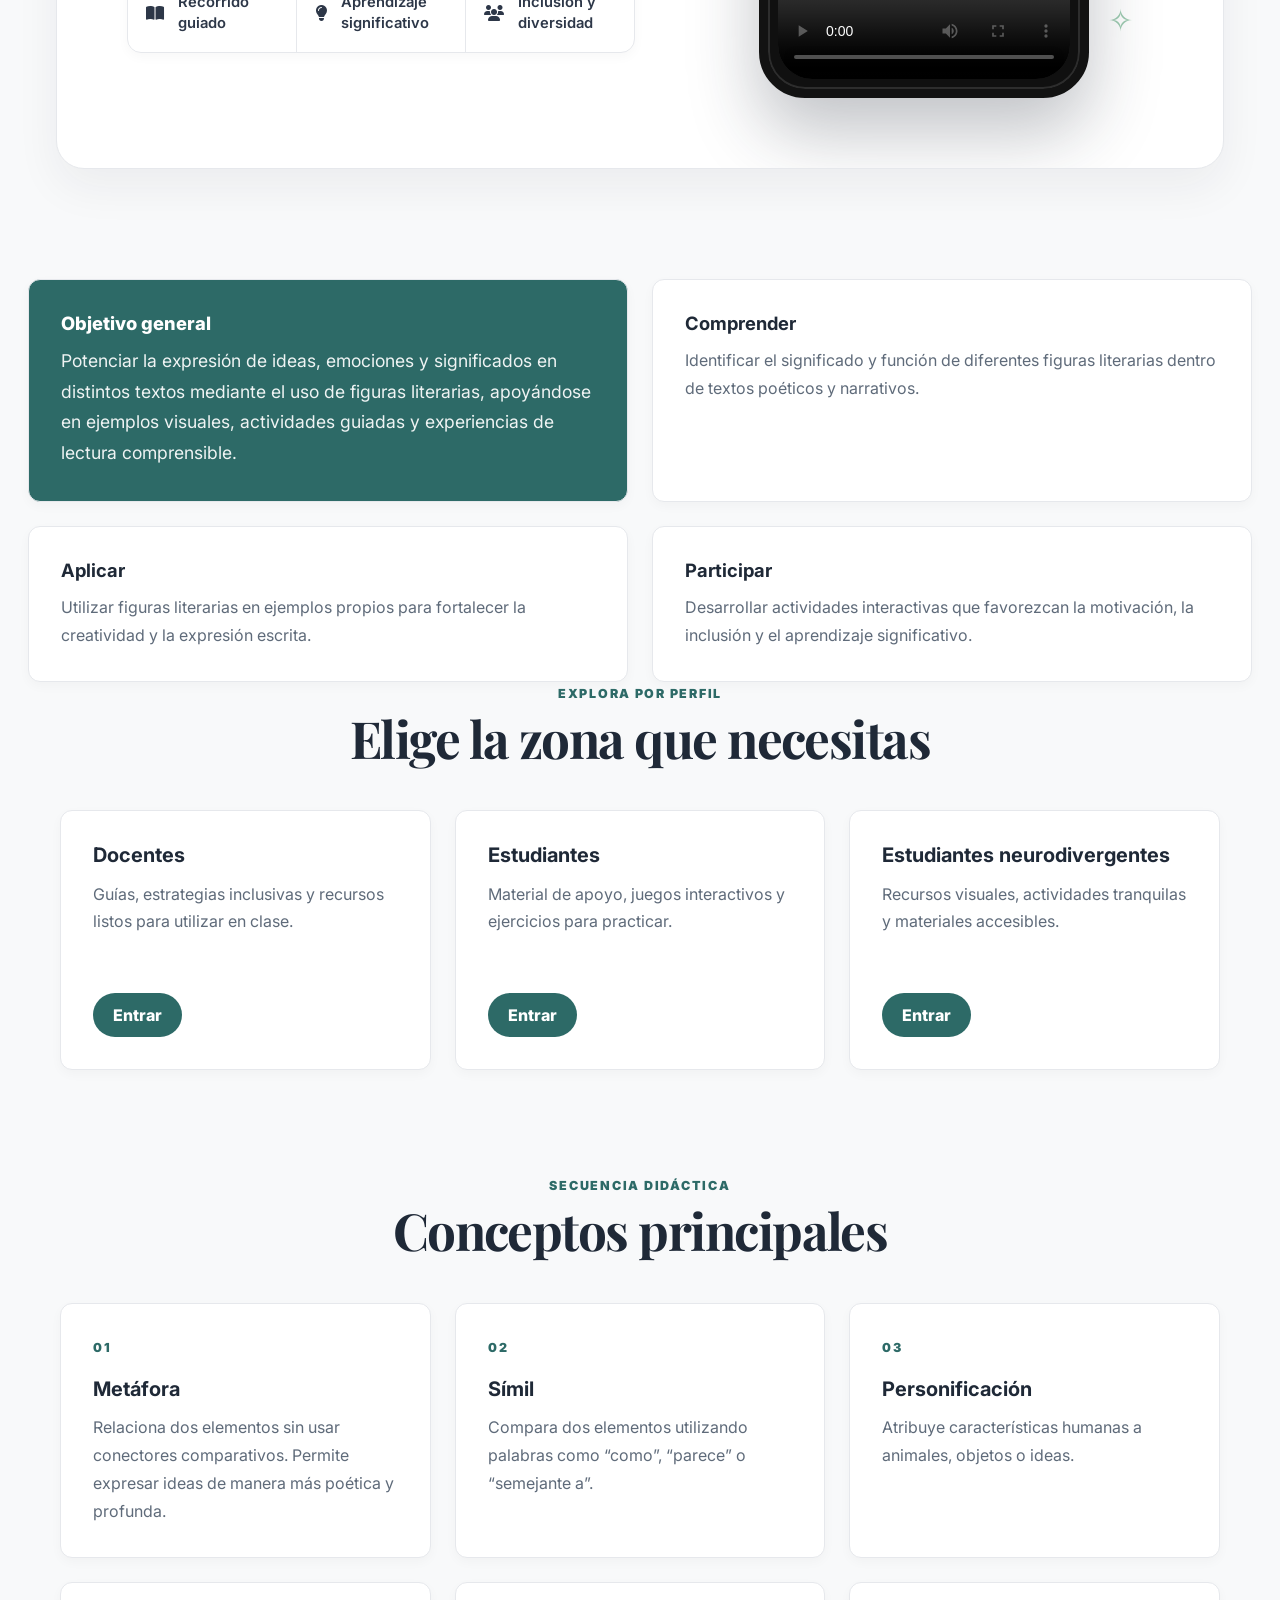
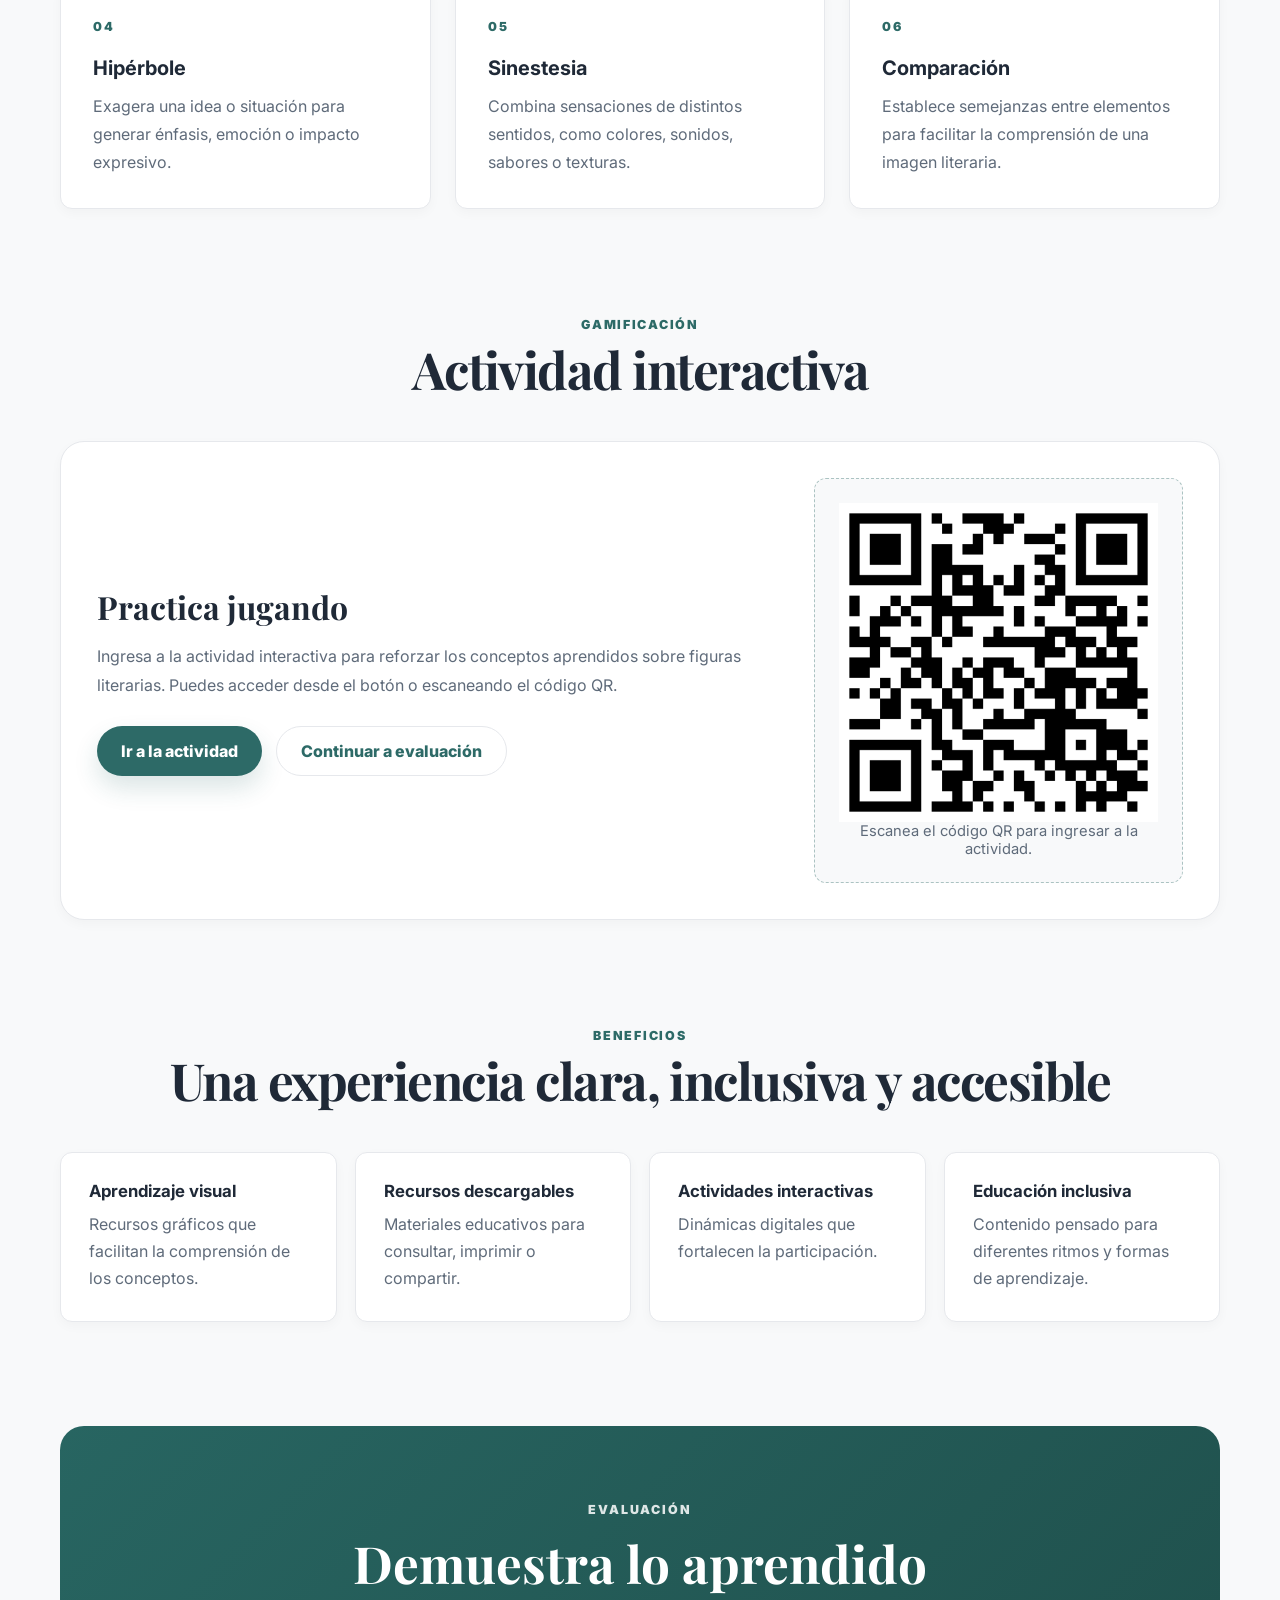
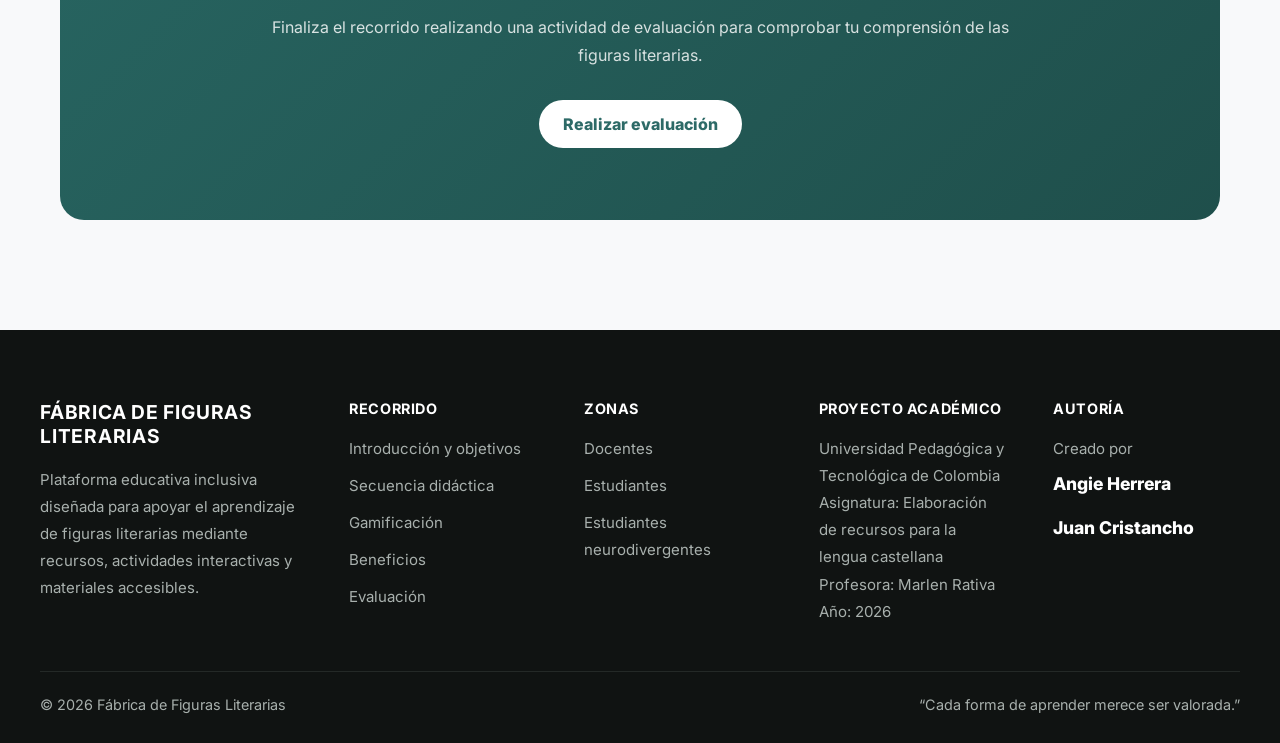
==== commit b2c3d4b0: "Update index.html" ====
--- a/index.html
+++ b/index.html
@@ -6,7 +6,7 @@
     <title>Fábrica de Figuras Literarias</title>
 
     <link rel="stylesheet" href="css/index.css">
-
+    <link rel="stylesheet"href="https://cdnjs.cloudflare.com/ajax/libs/font-awesome/6.5.1/css/all.min.css">
     <link href="https://fonts.googleapis.com/css2?family=Inter:wght@400;500;600;700;800&family=Playfair+Display:wght@600;700;800&display=swap" rel="stylesheet">
 </head>
 
@@ -18,6 +18,7 @@
         <a href="#inicio" class="logo">Fábrica de Figuras Literarias</a>
 
         <div class="menu">
+            <a href="#video-intro">Video</a>
             <a href="#objetivos">Objetivos</a>
             <a href="#secuencia">Secuencia</a>
             <a href="#gamificacion">Gamificación</a>
@@ -60,13 +61,43 @@
 </header>
 
 <main>
-
-    <section id="objetivos" class="intro-section">
-        <div class="section-header">
-            <span>Introducción y objetivos</span>
-            <h2>Propósito de aprendizaje</h2>
-        </div>
-
+    <section id="video-intro" class="video-section">
+        <div class="video-showcase">
+            <div class="video-text">
+                <span class="video-tag">Video introductorio</span>
+                <h2>Conoce la plataforma antes de comenzar</h2>
+                <p>
+                    Este video te dará una mirada general a la plataforma,
+                    su propósito, los recursos disponibles y cómo aprovecharla
+                    para aprender figuras literarias de forma creativa e inclusiva.
+                </p>
+            <div class="video-highlights">
+                <div class="highlight-item">
+                    <i class="fa-solid fa-book-open"></i>
+                    <p>Recorrido guiado</p>
+                </div>
+                <div class="highlight-item">
+                    <i class="fa-solid fa-lightbulb"></i>
+                    <p>Aprendizaje significativo</p>
+                </div>
+                <div class="highlight-item">
+                    <i class="fa-solid fa-users"></i>
+                    <p>Inclusión y diversidad</p>
+                </div>
+            </div>
+        </div>
+        <div class="phone-area">
+             <div class="decor-circle"></div>
+             <div class="phone-frame">
+                <div class="phone-speaker"></div>
+                <video controls preload="metadata">
+                     <source src="video.mp4" type="video/mp4">
+                    Tu navegador no soporta videos HTML5.
+                </video>
+            </div>
+        </div>
+    </div>
+    </section>   
         <div class="intro-grid">
 
             <article class="intro-card main-objective">
--- a/css/index.css
+++ b/css/index.css
@@ -798,4 +798,298 @@
     .footer-bottom {
         flex-direction: column;
     }
+}
+/* =========================
+   VIDEO INTRODUCTORIO
+========================= */
+/* =========================
+   VIDEO INTRODUCTORIO - TELÉFONO
+========================= */
+
+.video-section {
+    max-width: 1280px;
+    margin: 90px auto 110px;
+    padding: 0 28px;
+}
+
+.video-showcase {
+    position: relative;
+
+    display: grid;
+    grid-template-columns: 1fr 0.9fr;
+    align-items: center;
+    gap: 60px;
+
+    background: #ffffff;
+    border: 1px solid var(--border);
+    border-radius: 28px;
+    box-shadow: 0 18px 45px rgba(31, 41, 55, 0.06);
+
+    padding: 70px 70px;
+    overflow: hidden;
+}
+
+.video-text {
+    position: relative;
+    z-index: 2;
+}
+
+.video-tag {
+    display: inline-block;
+    margin-bottom: 24px;
+    padding: 10px 18px;
+    background: #e7f5ef;
+    color: #2d6a67;
+    border-radius: 999px;
+    font-size: 0.85rem;
+    font-weight: 900;
+    text-transform: uppercase;
+    letter-spacing: 0.08em;
+}
+
+.video-text h2 {
+    max-width: 520px;
+
+    font-family: var(--font-title);
+    color: var(--title);
+
+    font-size: clamp(2.4rem, 4.5vw, 4.2rem);
+    line-height: 1.05;
+    letter-spacing: -0.03em;
+
+    margin-bottom: 24px;
+}
+
+.video-text h2::after {
+    content: "";
+    display: block;
+    width: 70px;
+    height: 5px;
+    background: #2d6a67;
+    border-radius: 999px;
+    margin-top: 22px;
+}
+
+.video-text > p {
+    max-width: 540px;
+
+    color: var(--text-soft);
+
+    font-size: 1.05rem;
+    line-height: 1.8;
+
+    margin-bottom: 34px;
+}
+
+.video-highlights {
+    display: grid;
+    grid-template-columns: repeat(3, 1fr);
+
+    border: 1px solid var(--border);
+    border-radius: 14px;
+
+    overflow: hidden;
+    background: #ffffff;
+    box-shadow: var(--shadow);
+}
+
+.highlight-item {
+    display: flex;
+    align-items: center;
+    gap: 12px;
+
+    padding: 16px 18px;
+
+    border-right: 1px solid var(--border);
+}
+
+.highlight-item:last-child {
+    border-right: none;
+}
+
+.highlight-item p {
+    color: var(--text-main);
+    font-weight: 600;
+    font-size: 0.92rem;
+    line-height: 1.4;
+}
+
+.phone-area {
+    position: relative;
+
+    display: flex;
+    justify-content: center;
+    align-items: center;
+
+    min-height: 560px;
+}
+
+.decor-circle {
+    position: absolute;
+
+    width: 470px;
+    height: 470px;
+    background: rgba(45, 106, 103, 0.12);
+    border-radius: 50%;
+
+    z-index: 0;
+}
+
+.phone-frame {
+    position: relative;
+    z-index: 2;
+
+    width: 330px;
+    aspect-ratio: 9 / 16;
+
+    background: #101010;
+
+    border: 9px solid #121212;
+    border-radius: 46px;
+
+    padding: 10px;
+
+    box-shadow:
+        0 34px 70px rgba(31, 41, 55, 0.28),
+        inset 0 0 0 2px rgba(255, 255, 255, 0.12);
+}
+
+.phone-frame video {
+    width: 100%;
+    height: 100%;
+
+    display: block;
+    object-fit: cover;
+
+    border-radius: 34px;
+    background: #000;
+}
+
+.phone-speaker {
+    position: absolute;
+    top: 18px;
+    left: 50%;
+    transform: translateX(-50%);
+
+    width: 88px;
+    height: 24px;
+
+    background: #000;
+    border-radius: 999px;
+
+    z-index: 5;
+}
+
+/* Decoraciones sutiles */
+
+.video-showcase::before {
+    content: "✦";
+    position: absolute;
+    top: 60px;
+    right: 160px;
+
+    color: #2d6a67;
+    font-size: 2.2rem;
+    opacity: 0.55;
+}
+
+.video-showcase::after {
+    content: "✧";
+    position: absolute;
+    bottom: 130px;
+    right: 90px;
+    color: #5ca87c;
+    font-size: 1.9rem;
+    opacity: 0.6;
+}
+
+/* Responsive */
+
+@media (max-width: 1000px) {
+    .video-showcase {
+        grid-template-columns: 1fr;
+        padding: 50px 35px;
+        text-align: center;
+    }
+
+    .video-text h2,
+    .video-text > p {
+        margin-left: auto;
+        margin-right: auto;
+    }
+
+    .video-text h2::after {
+        margin-left: auto;
+        margin-right: auto;
+    }
+
+    .video-highlights {
+        max-width: 620px;
+        margin: auto;
+    }
+
+    .phone-area {
+        min-height: 500px;
+    }
+}
+
+@media (max-width: 700px) {
+    .video-section {
+        padding: 0 20px;
+        margin: 70px auto 90px;
+    }
+
+    .video-showcase {
+        padding: 38px 22px;
+        border-radius: 22px;
+    }
+
+    .video-highlights {
+        grid-template-columns: 1fr;
+    }
+
+    .highlight-item {
+        border-right: none;
+        border-bottom: 1px solid var(--border);
+        justify-content: center;
+    }
+
+    .highlight-item:last-child {
+        border-bottom: none;
+    }
+
+    .decor-circle {
+        width: 330px;
+        height: 330px;
+    }
+
+    .phone-area {
+        min-height: 440px;
+    }
+
+    .phone-frame {
+        width: 265px;
+        border-radius: 40px;
+    }
+}
+.highlight-icon {
+    width: 52px;
+    height: 52px;
+    display: flex;
+    align-items: center;
+    justify-content: center;
+    border-radius: 14px;
+    background: #e7f5ef;
+    color: #2d6a67;
+    font-size: 1.35rem;
+    flex-shrink: 0;
+}
+
+.highlight-item {
+
+    display: flex;
+    align-items: center;
+    gap: 14px;
+
+    padding: 18px;
 }
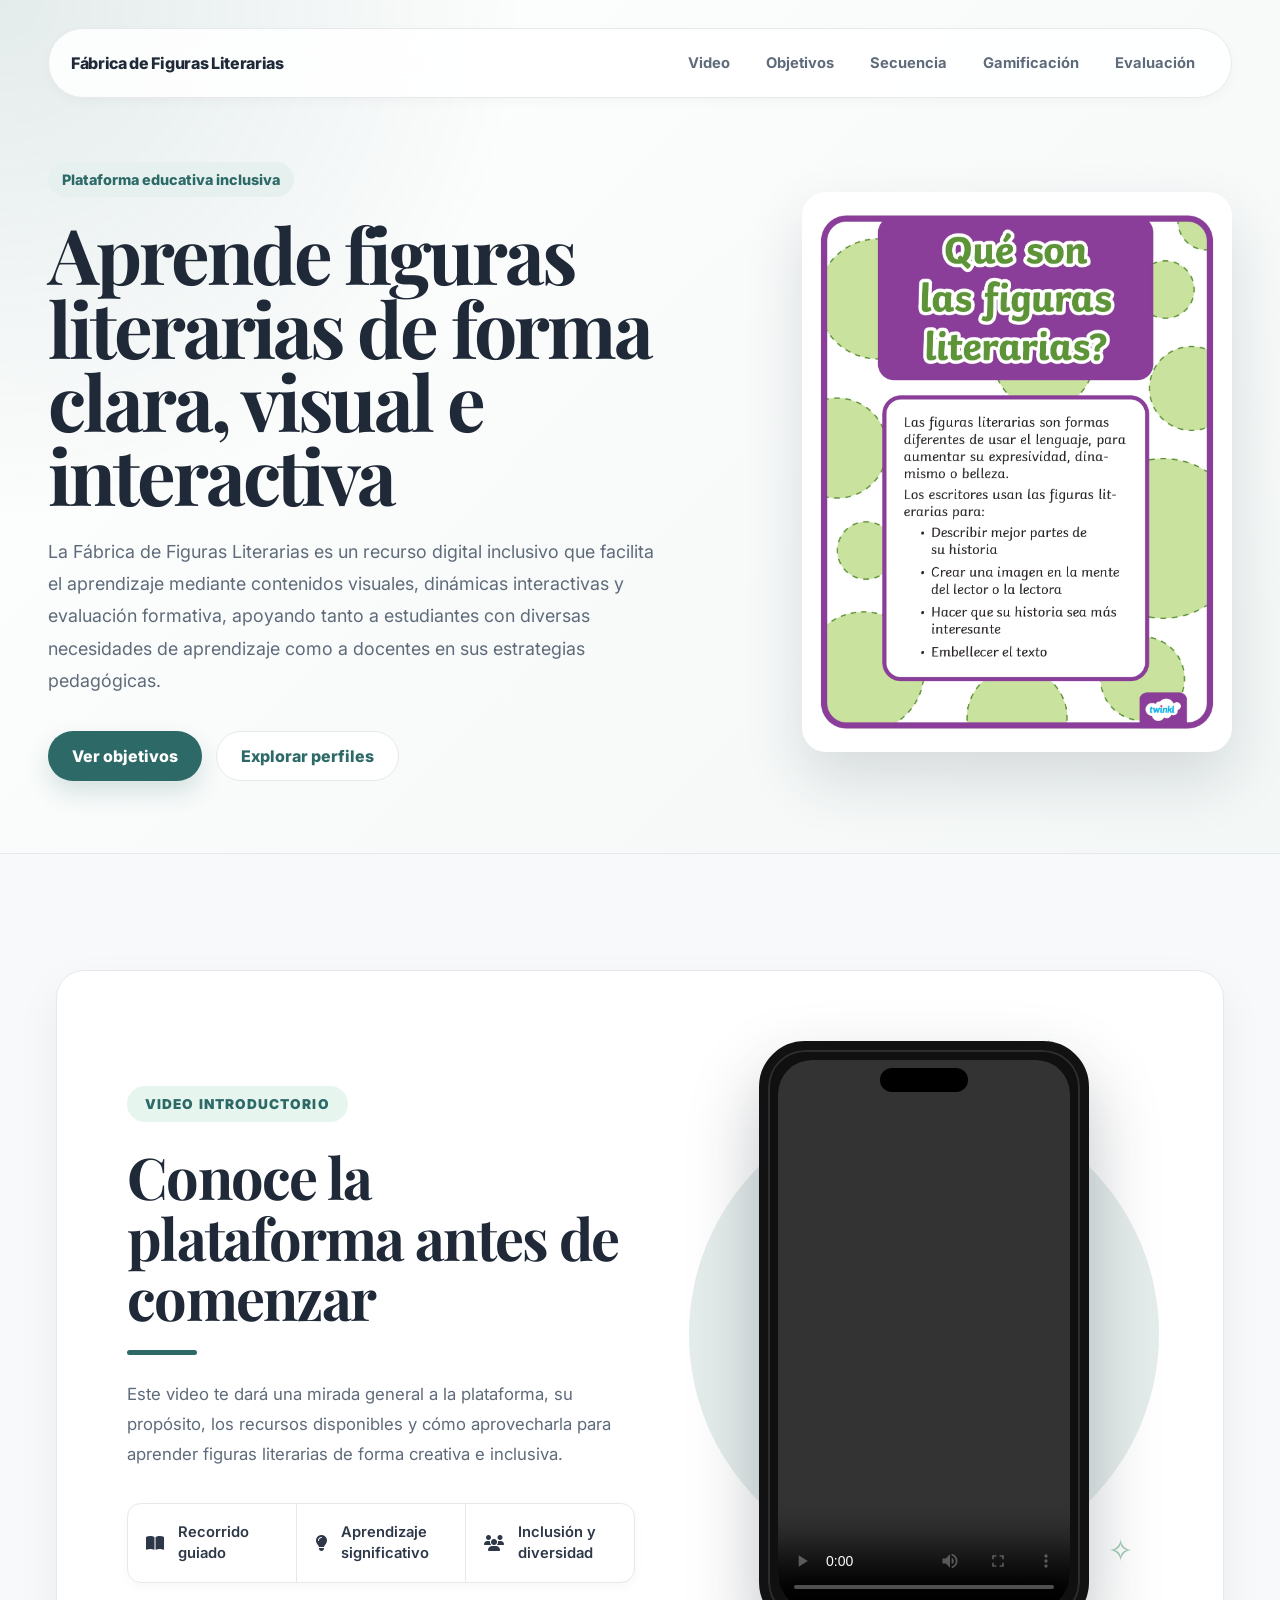
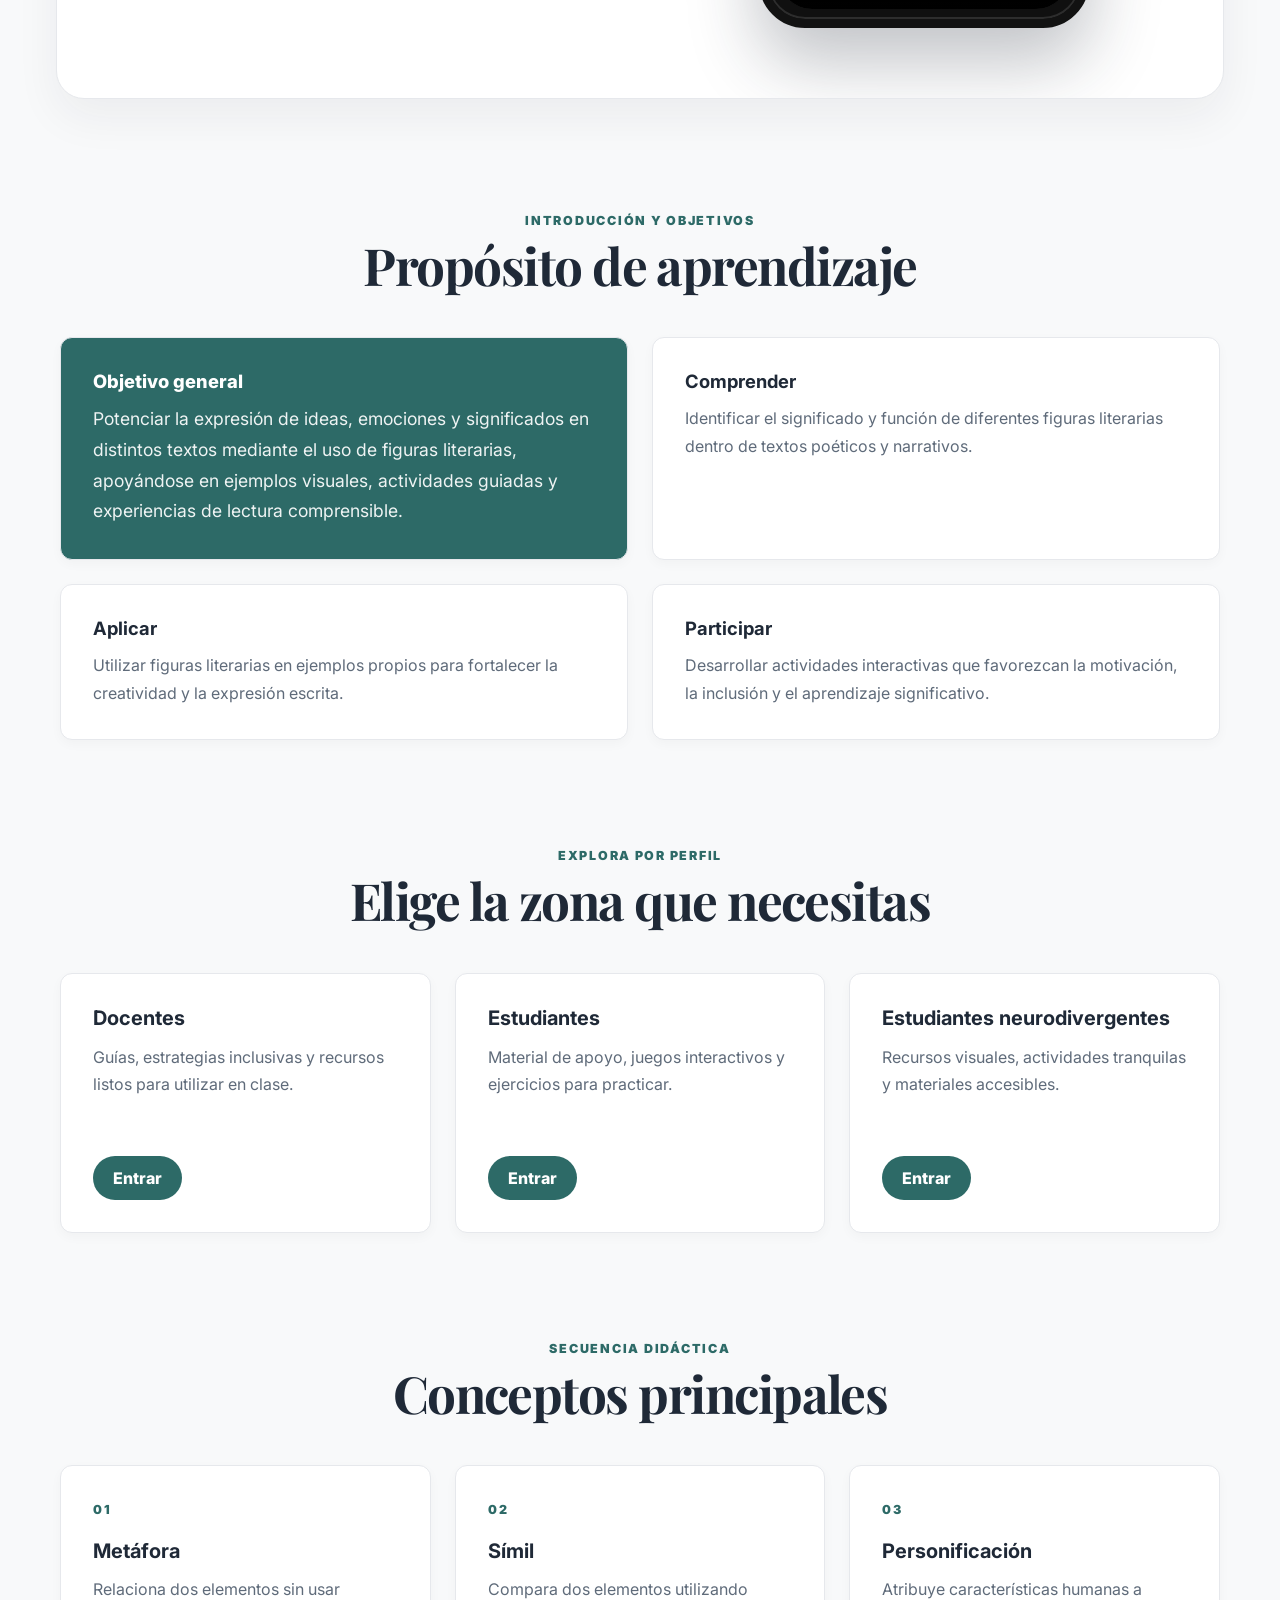
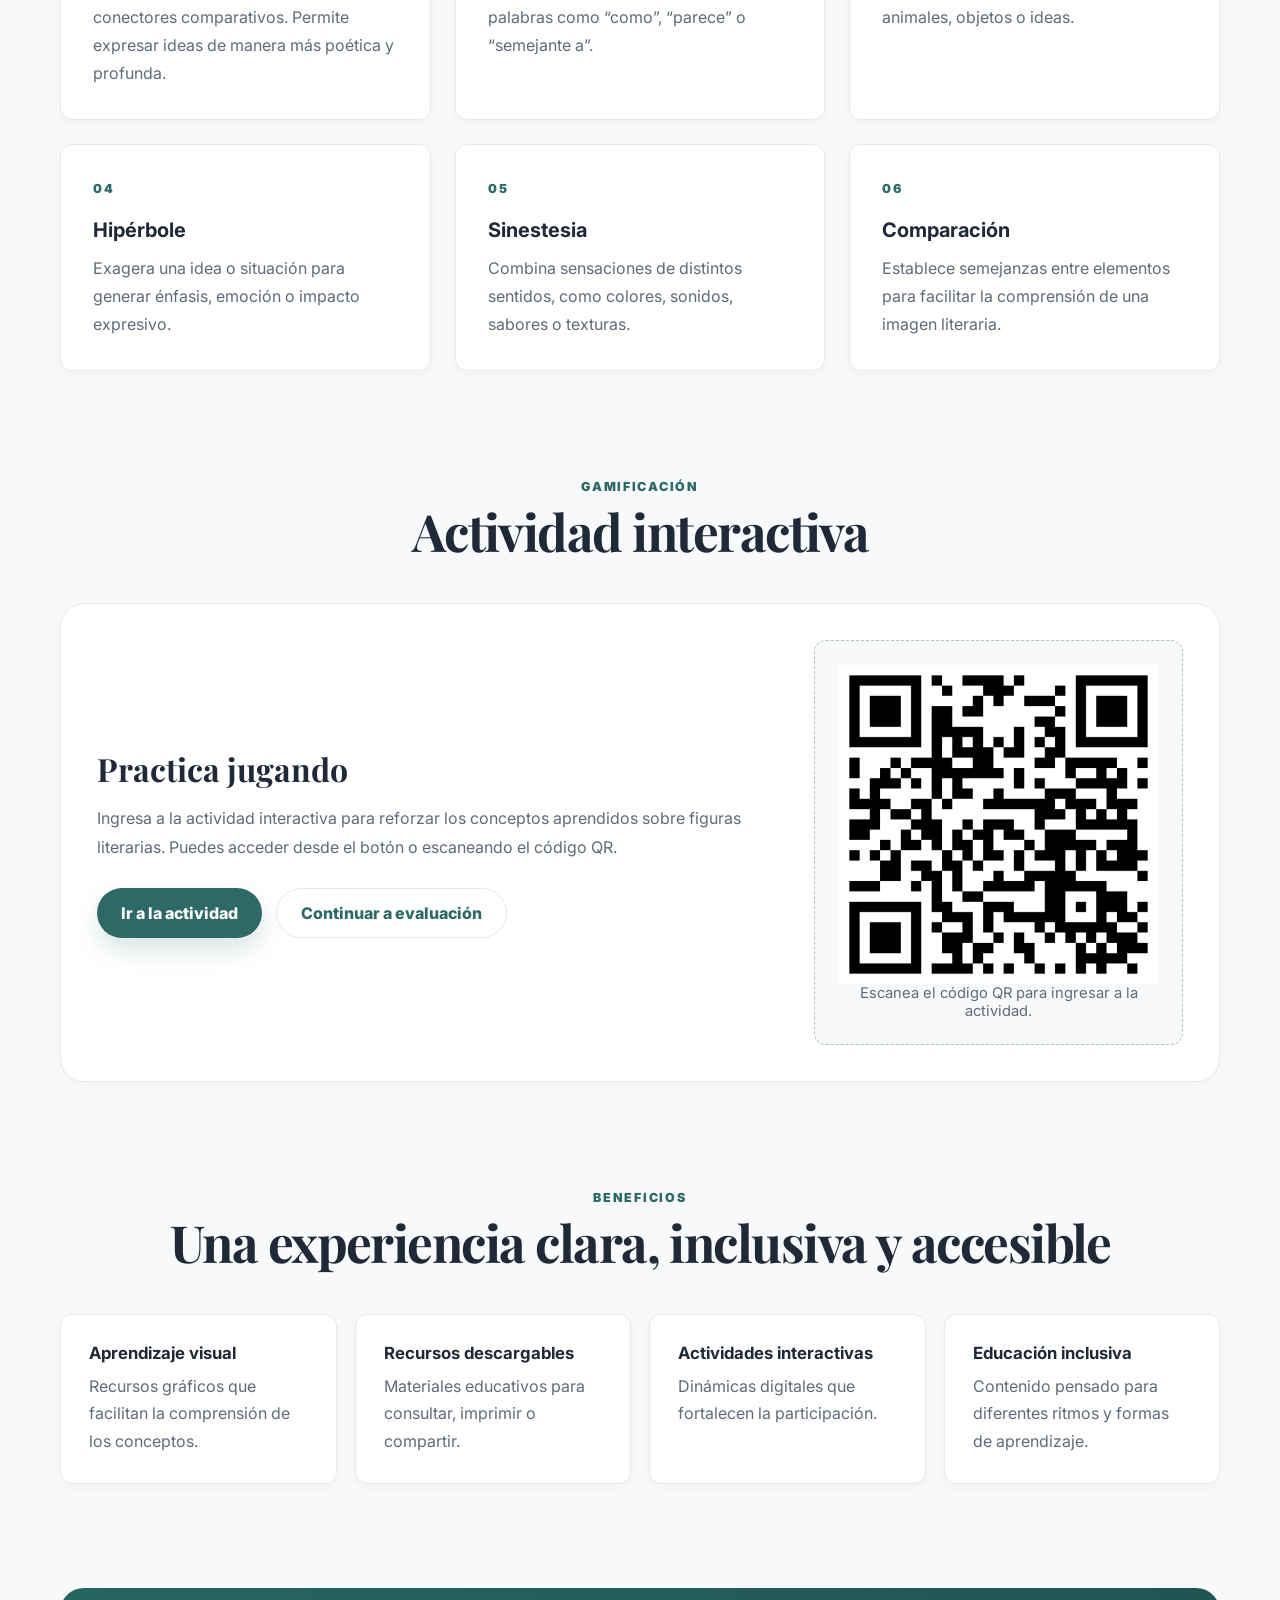
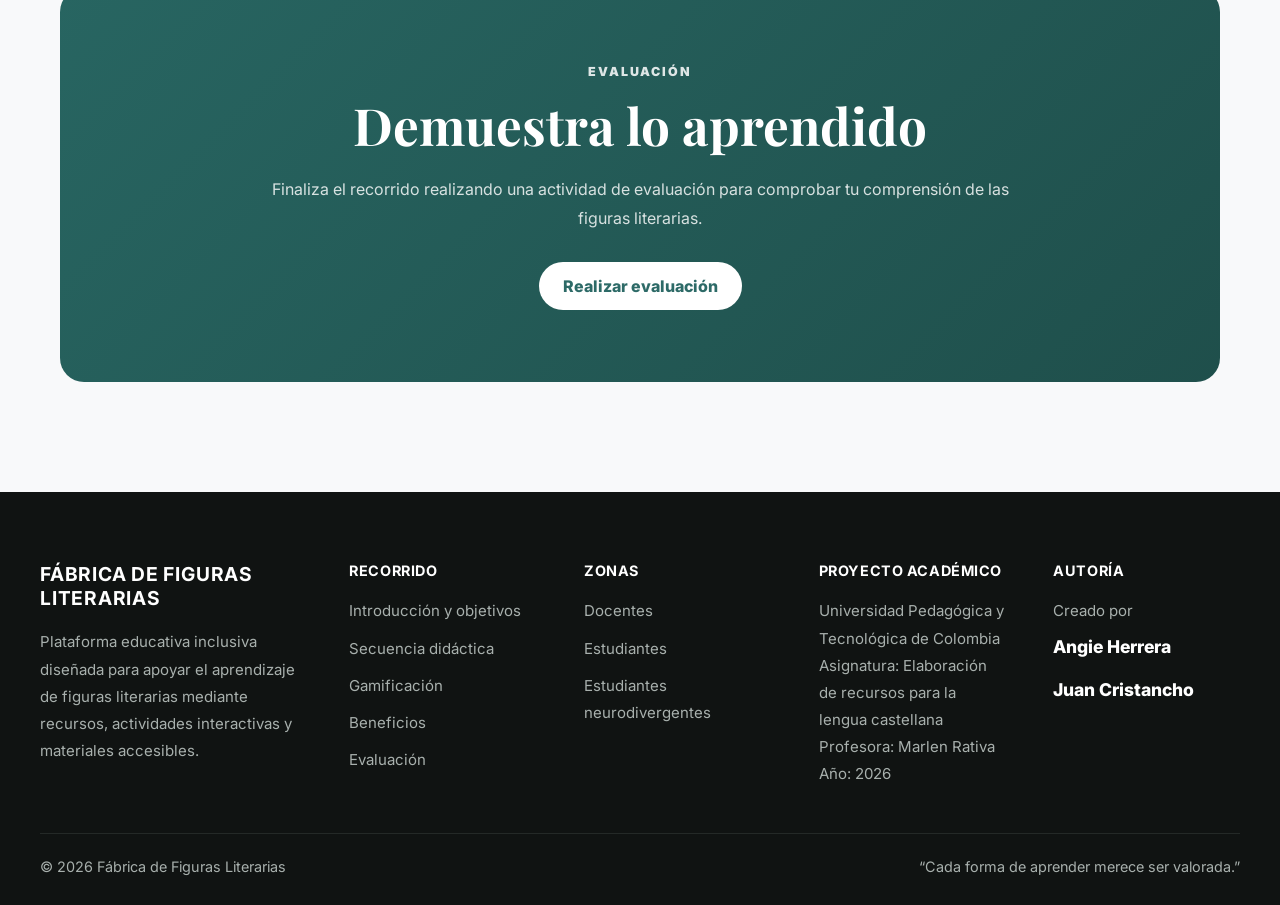
==== commit 208e3513: "Update index.html" ====
--- a/index.html
+++ b/index.html
@@ -97,7 +97,13 @@
             </div>
         </div>
     </div>
-    </section>   
+    </section>
+        <section id="objetivos" class="intro-section">
+            <div class="section-header">
+                <span>Introducción y objetivos</span>
+                <h2>Propósito de aprendizaje</h2>
+            </div>  
+     
         <div class="intro-grid">
 
             <article class="intro-card main-objective">
@@ -131,9 +137,8 @@
                     la inclusión y el aprendizaje significativo.
                 </p>
             </article>
-
-        </div>
-    </section>
+        </div>
+        </section>
 
     <section id="perfiles" class="audience-section">
         <div class="section-header">
--- a/css/index.css
+++ b/css/index.css
@@ -808,23 +808,20 @@
 
 .video-section {
     max-width: 1280px;
-    margin: 90px auto 110px;
+    margin: 20px auto 110px;
     padding: 0 28px;
 }
 
 .video-showcase {
     position: relative;
-
     display: grid;
     grid-template-columns: 1fr 0.9fr;
     align-items: center;
     gap: 60px;
-
     background: #ffffff;
     border: 1px solid var(--border);
     border-radius: 28px;
     box-shadow: 0 18px 45px rgba(31, 41, 55, 0.06);
-
     padding: 70px 70px;
     overflow: hidden;
 }
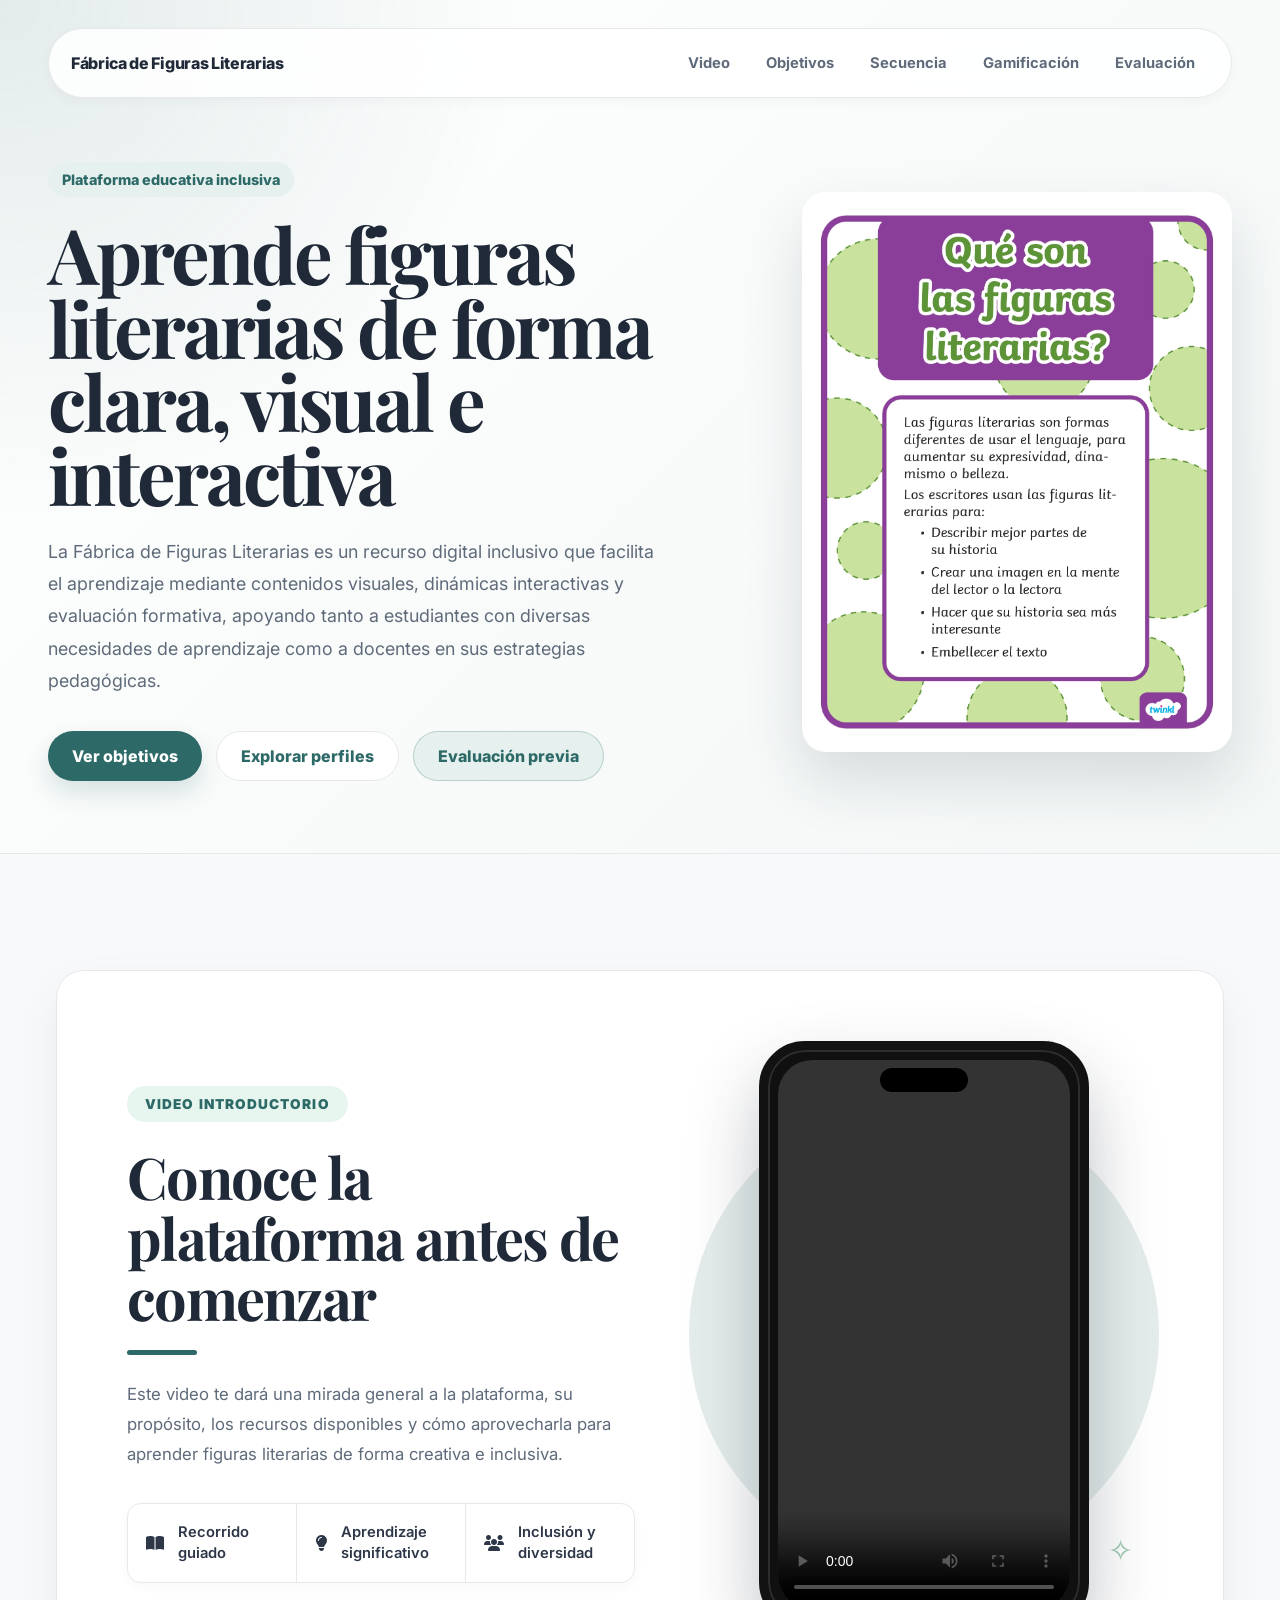
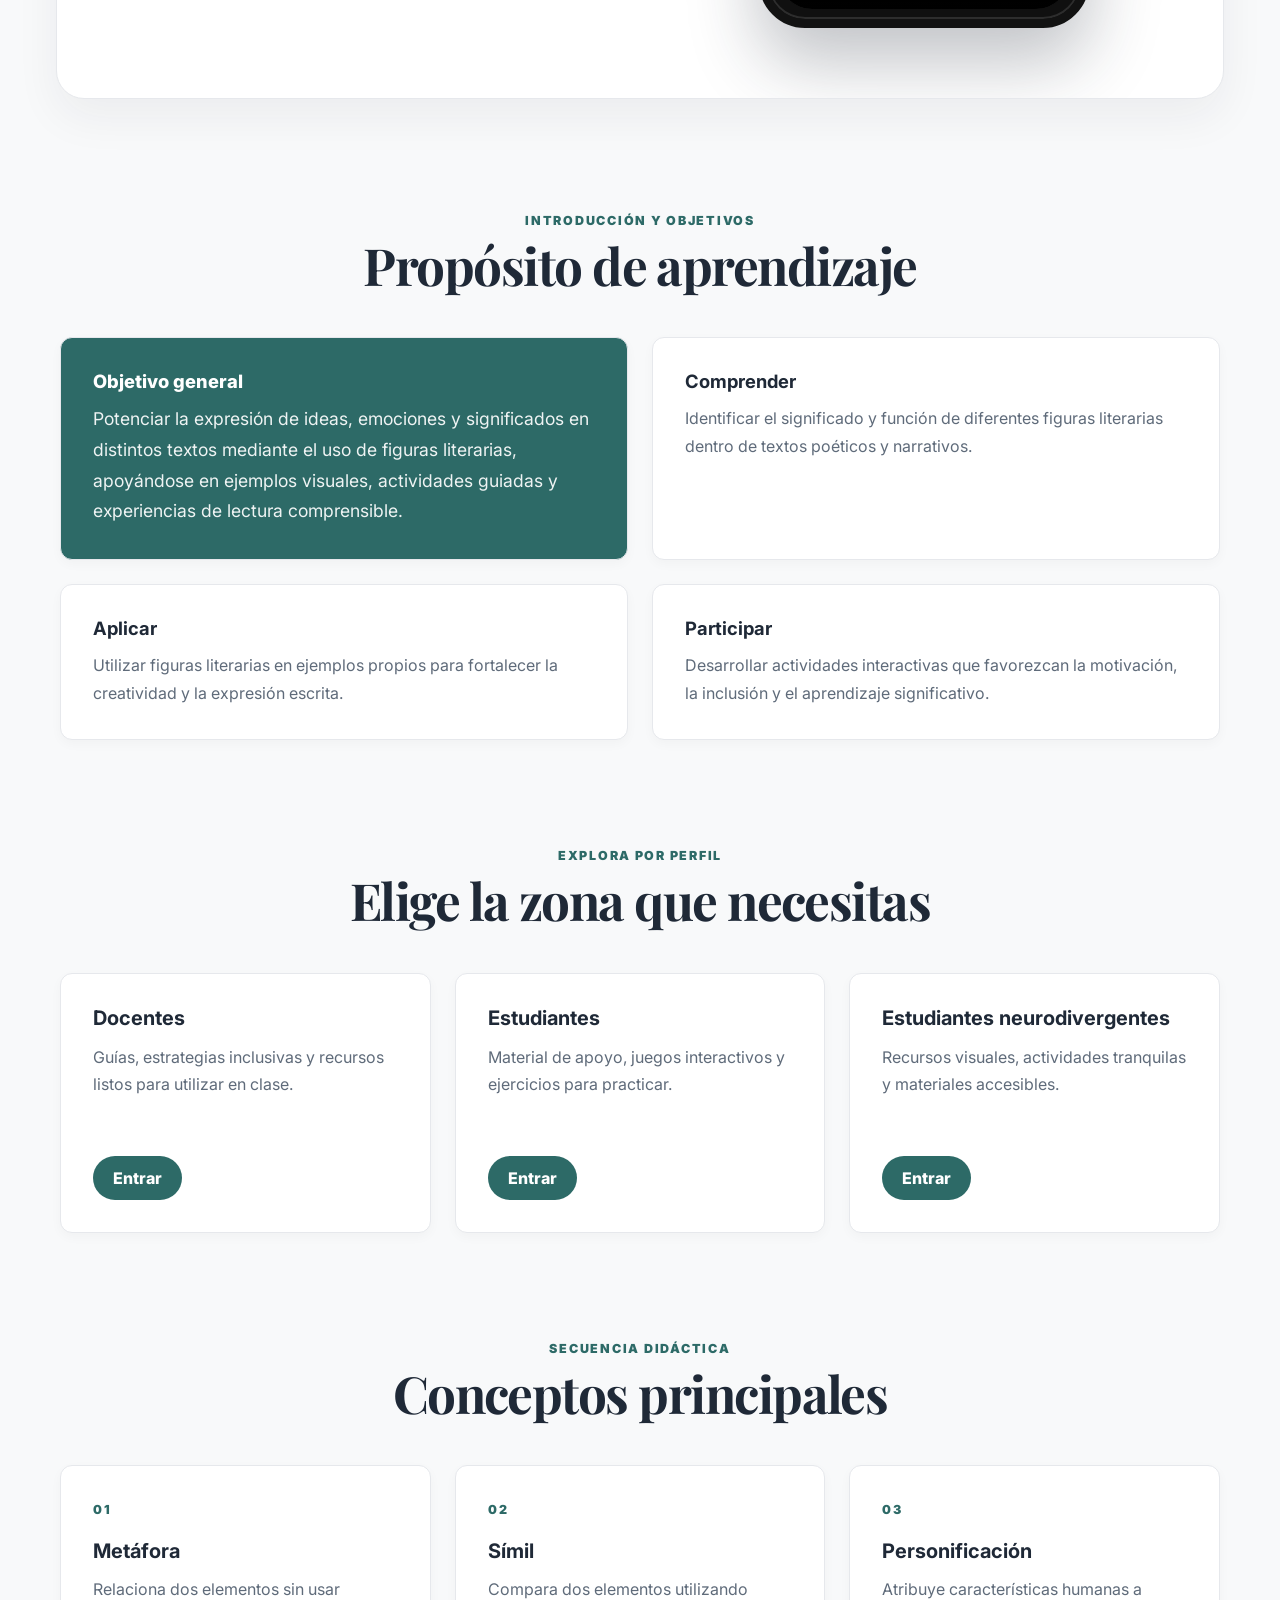
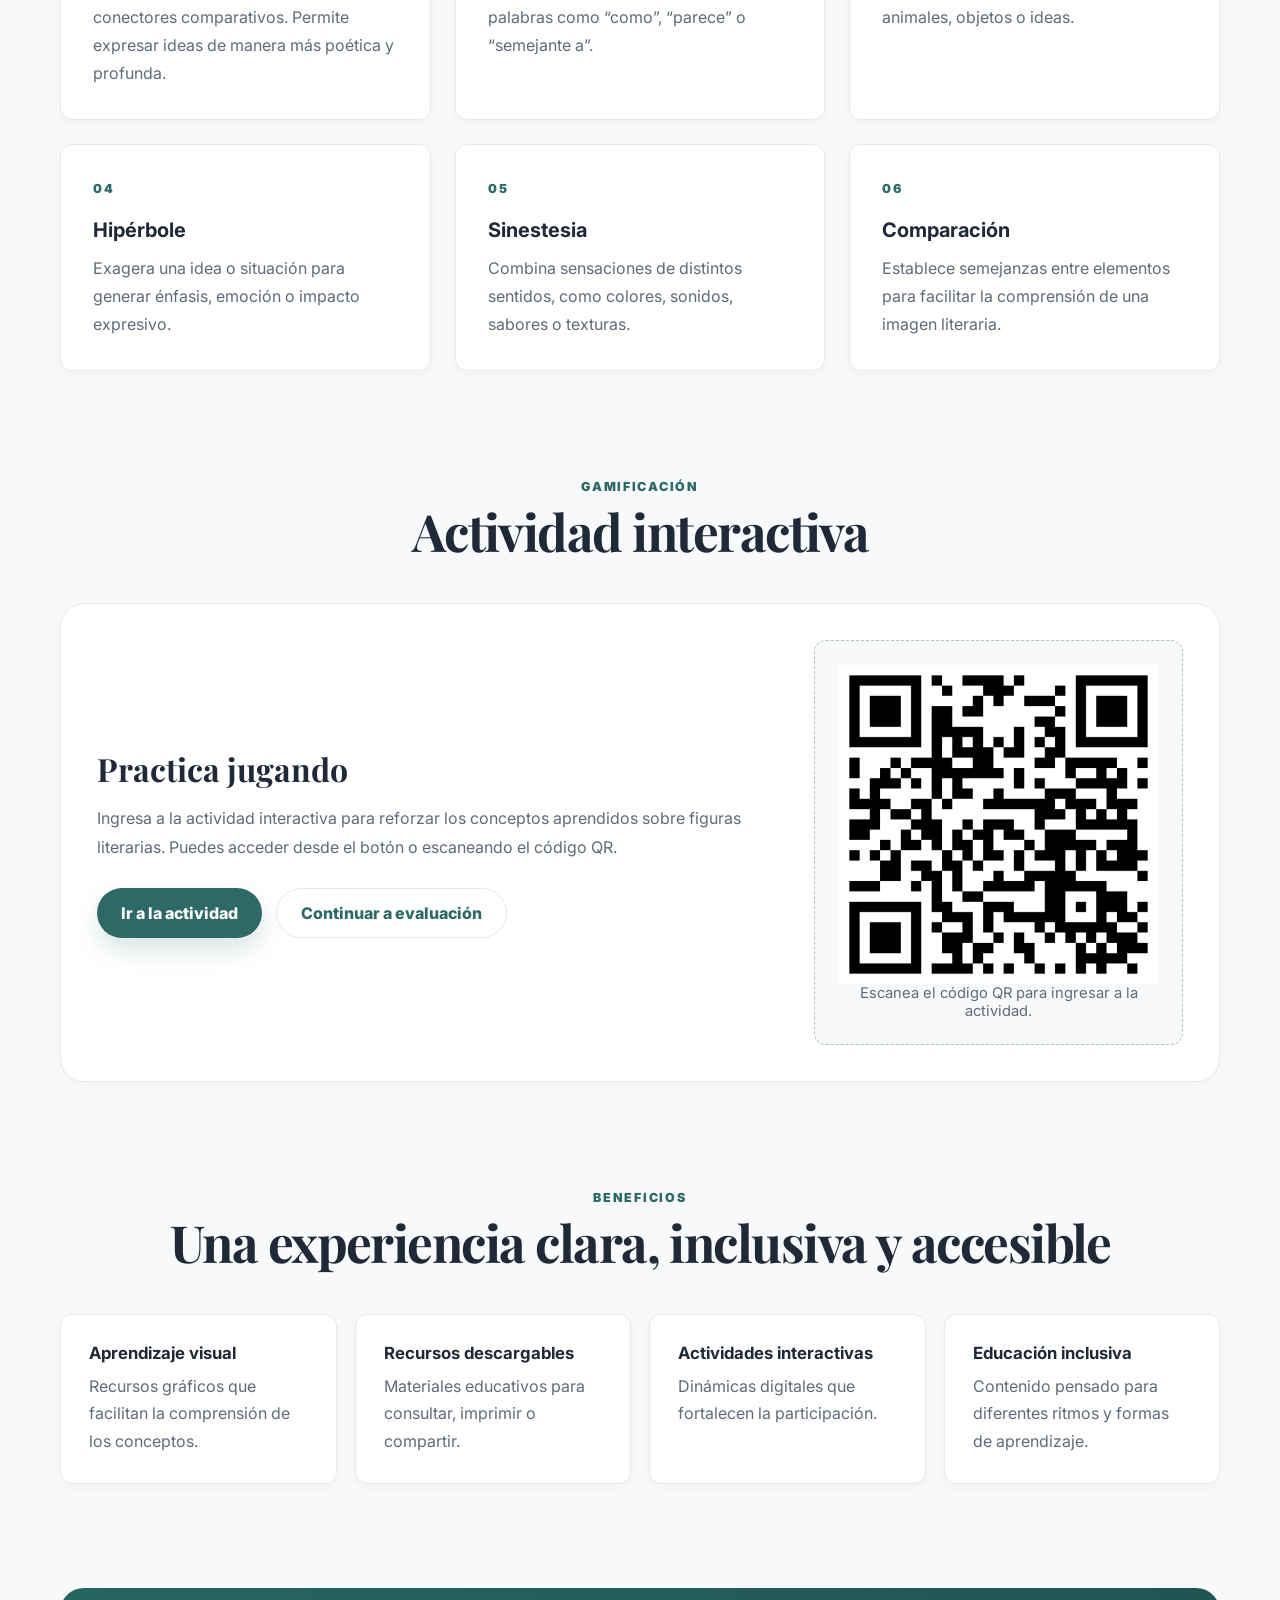
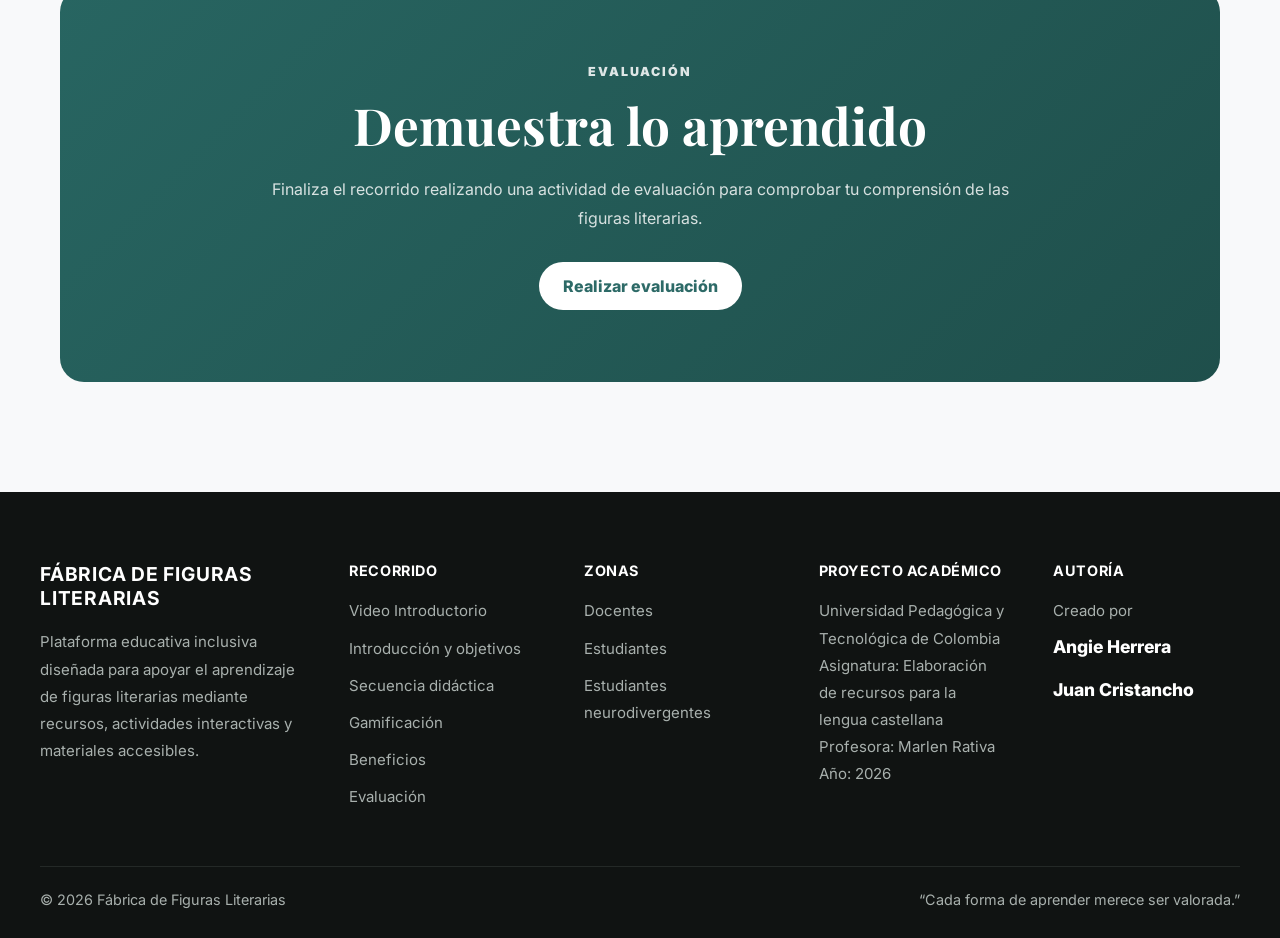
==== commit d7c9c626: "Update index.html" ====
--- a/index.html
+++ b/index.html
@@ -42,6 +42,11 @@
             <div class="hero-buttons">
                 <a href="#objetivos" class="primary-btn">Ver objetivos</a>
                 <a href="#perfiles" class="secondary-btn">Explorar perfiles</a>
+                <a href="https://forms.gle/ZeAigiyXivsh72Xg6"
+                target="_blank"
+                class="pretest-btn">
+                Evaluación previa
+                </a>
             </div>
         </div>
 
@@ -307,7 +312,7 @@
                 para comprobar tu comprensión de las figuras literarias.
             </p>
 
-            <a href="#" class="evaluation-btn">Realizar evaluación</a>
+            <a href="https://forms.gle/qQuU1Zr4fw5CWn9L8" class="evaluation-btn">Realizar evaluación</a>
         </div>
     </section>
 
@@ -328,6 +333,7 @@
 
         <div class="footer-column">
             <h4>RECORRIDO</h4>
+            <a href="#video-intro">Video Introductorio</a>
             <a href="#objetivos">Introducción y objetivos</a>
             <a href="#secuencia">Secuencia didáctica</a>
             <a href="#gamificacion">Gamificación</a>
--- a/css/index.css
+++ b/css/index.css
@@ -1089,4 +1089,26 @@
     gap: 14px;
 
     padding: 18px;
+}
+.pretest-btn {
+    display: inline-flex;
+    justify-content: center;
+    align-items: center;
+
+    padding: 14px 24px;
+    border-radius: 999px;
+
+    background: var(--accent-soft);
+    color: var(--accent);
+
+    border: 1px solid rgba(45, 106, 103, 0.25);
+
+    font-weight: 800;
+    transition: 0.25s ease;
+}
+
+.pretest-btn:hover {
+    background: var(--accent);
+    color: white;
+    transform: translateY(-3px);
 }
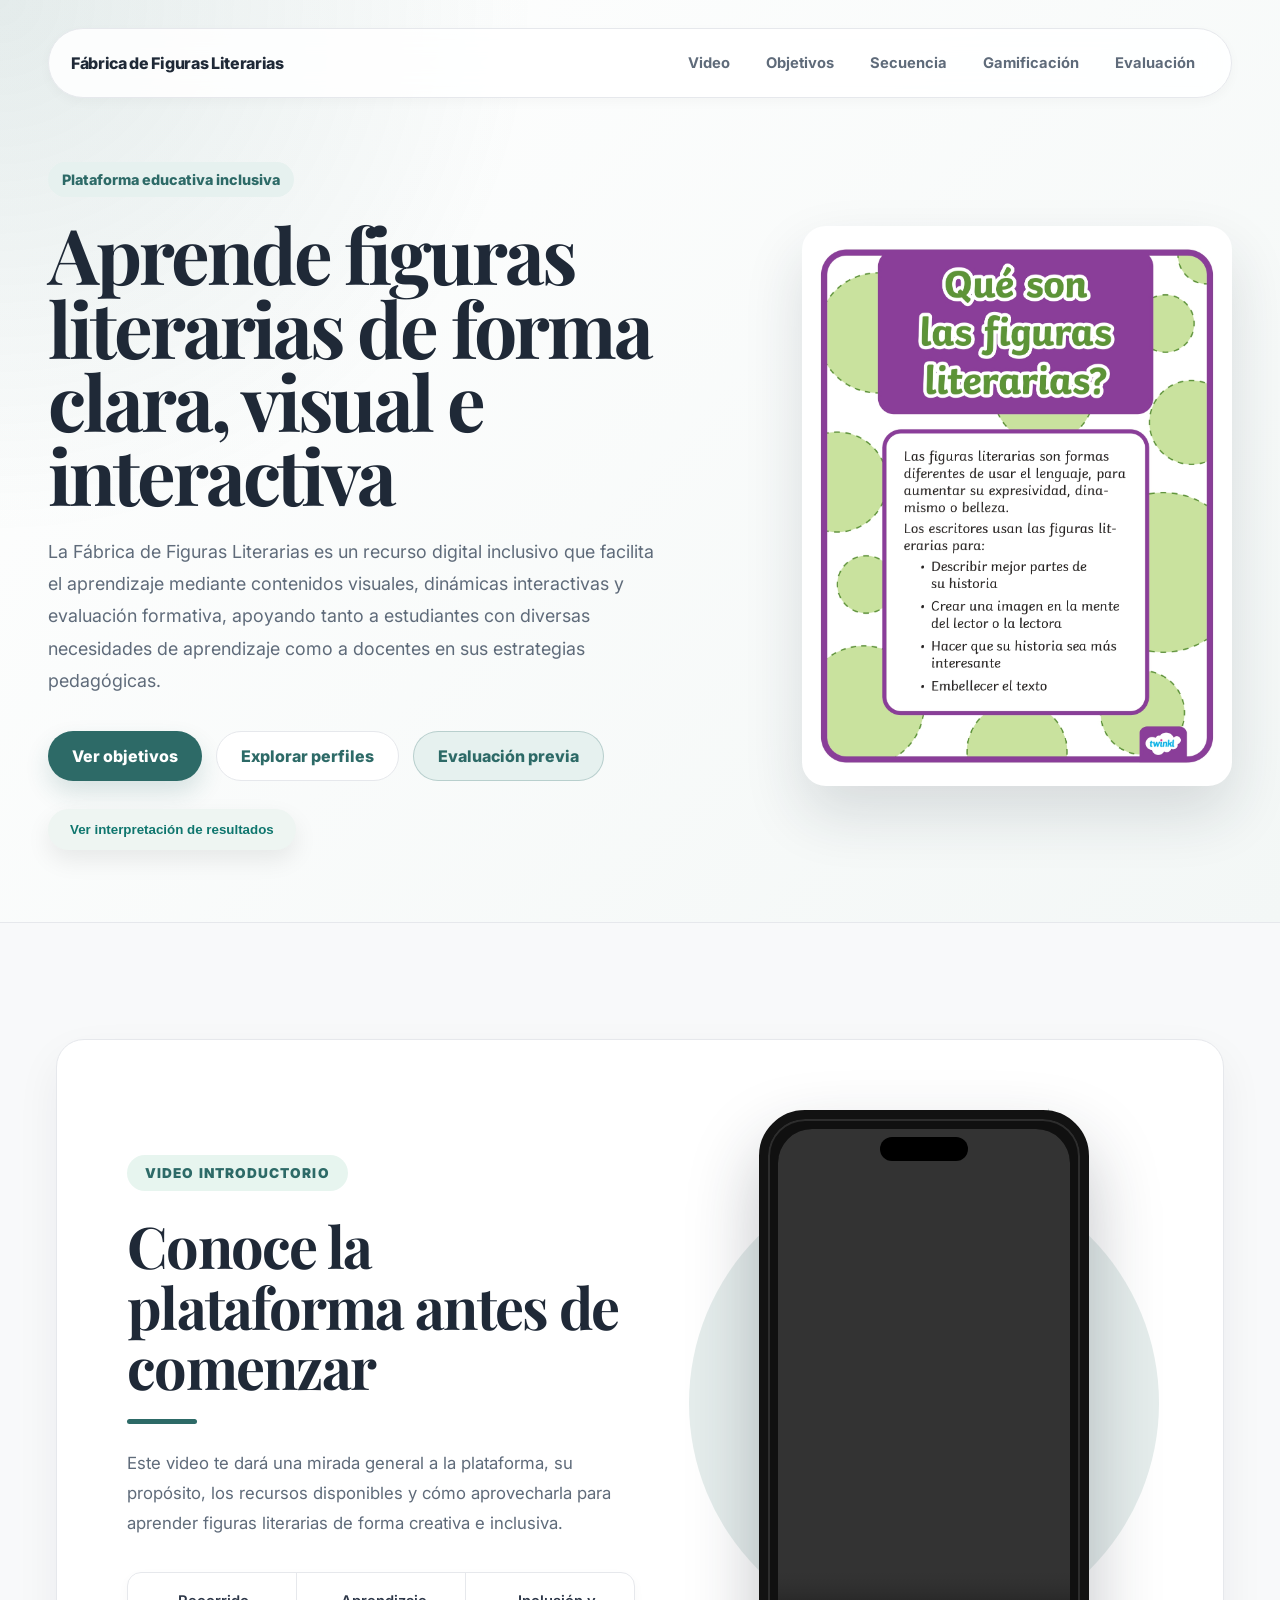
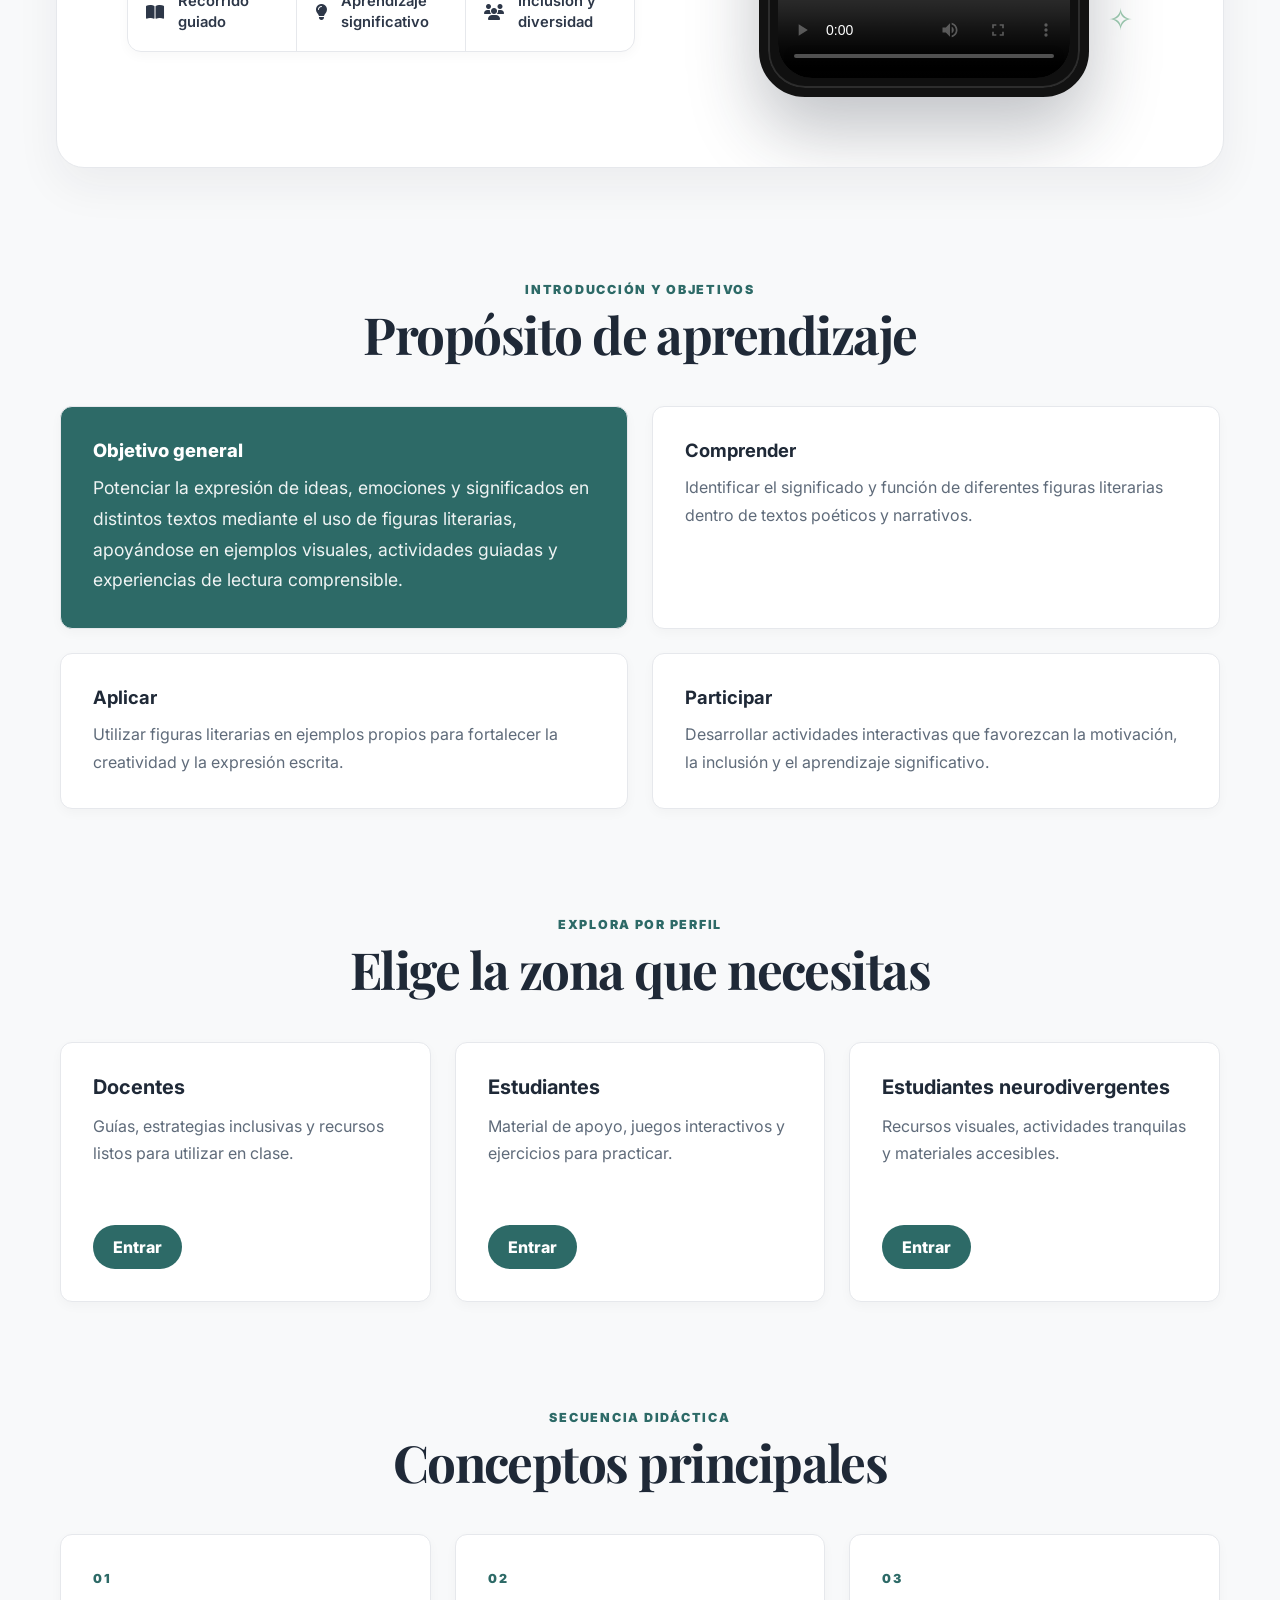
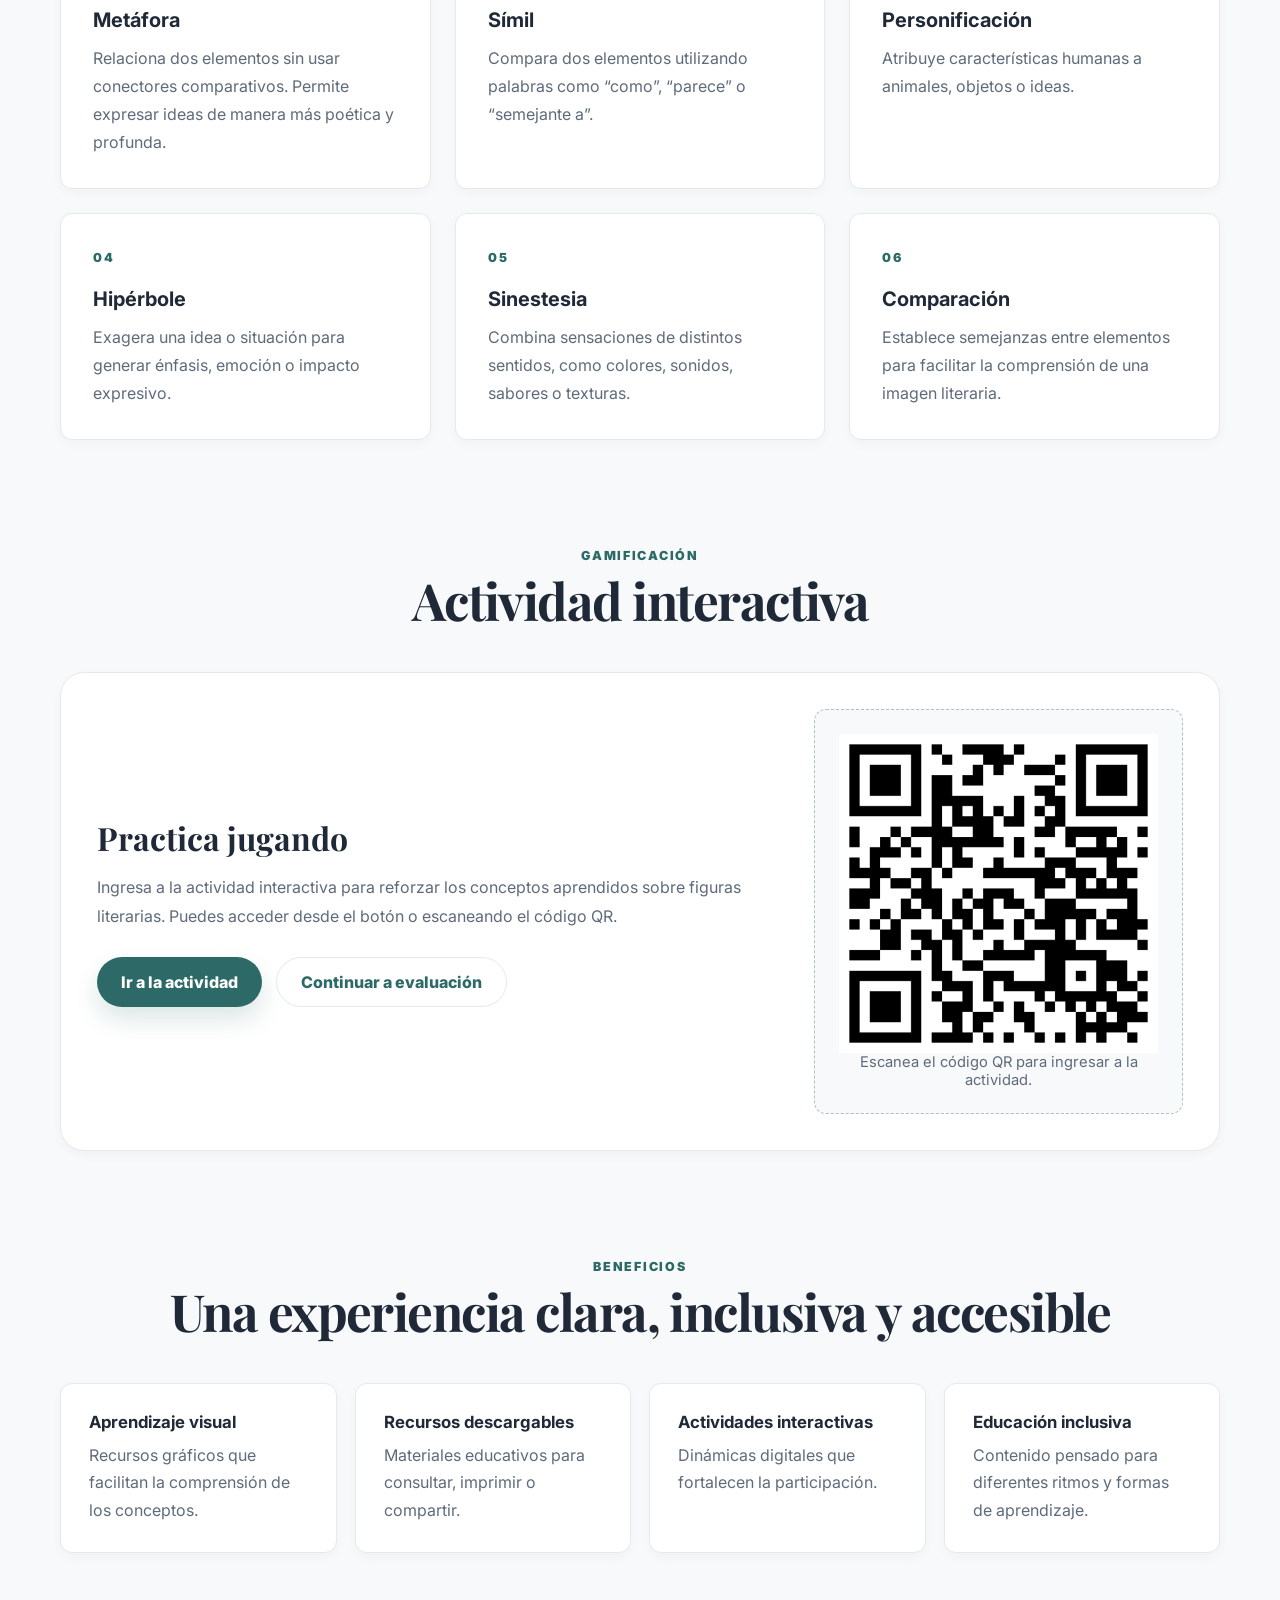
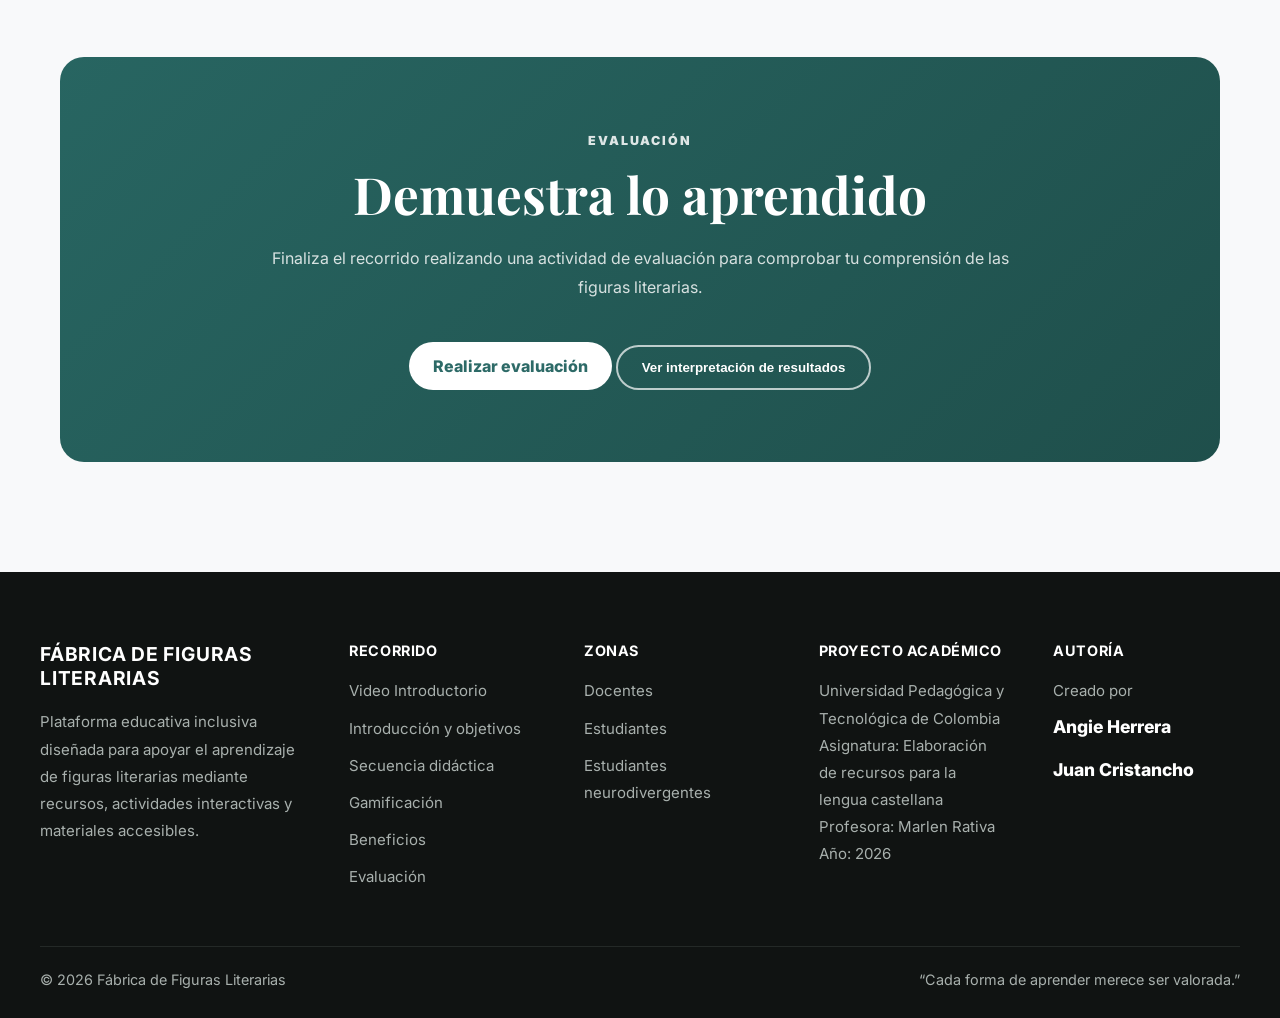
==== commit 9e7d4efe: "Update index.html" ====
--- a/index.html
+++ b/index.html
@@ -47,6 +47,9 @@
                 class="pretest-btn">
                 Evaluación previa
                 </a>
+                <button class="btn-rubrica-inicio" id="abrirRubricaInicio" type="button">
+                    Ver interpretación de resultados
+                </button>
             </div>
         </div>
 
@@ -313,6 +316,9 @@
             </p>
 
             <a href="https://forms.gle/qQuU1Zr4fw5CWn9L8" class="evaluation-btn">Realizar evaluación</a>
+            <button class="btn-rubrica-final" id="abrirRubricaFinal" type="button">
+                    Ver interpretación de resultados
+                </button>
         </div>
     </section>
 
@@ -372,5 +378,118 @@
 </footer>
 
 <script src="js/index.js"></script>
+<div class="modal-rubrica-inicio" id="modalRubricaInicio">
+
+  <div class="modal-contenido-inicio">
+
+    <button class="cerrar-rubrica-inicio" id="cerrarRubricaInicio">
+      ×
+    </button>
+
+    <h2>Interpretación de resultados</h2>
+
+    <p class="intro-rubrica-inicio">
+      Esta evaluación permite identificar tus conocimientos previos sobre las figuras literarias antes de iniciar el recorrido.
+    </p>
+
+    <div class="nivel-inicio">
+      <strong>0 – 2 aciertos</strong>
+      <p>Conocimiento inicial. Es recomendable explorar los contenidos desde el comienzo.</p>
+    </div>
+
+    <div class="nivel-inicio">
+      <strong>3 – 4 aciertos</strong>
+      <p>Reconoces algunos conceptos básicos, aunque todavía existen dificultades de identificación.</p>
+    </div>
+
+    <div class="nivel-inicio">
+      <strong>5 – 6 aciertos</strong>
+      <p>Comprendes varias figuras literarias comunes y puedes reconocer ejemplos sencillos.</p>
+    </div>
+
+    <div class="nivel-inicio">
+      <strong>7 – 8 aciertos</strong>
+      <p>Posees una comprensión sólida de la mayoría de las figuras literarias trabajadas.</p>
+    </div>
+
+    <div class="nivel-inicio">
+      <strong>9 – 10 aciertos</strong>
+      <p>Demuestras dominio avanzado y capacidad para interpretar figuras literarias en diferentes contextos.</p>
+    </div>
+
+  </div>
+
+</div>
+<script>
+  window.addEventListener("load", function () {
+    const abrir = document.querySelector("#abrirRubricaInicio");
+    const cerrar = document.querySelector("#cerrarRubricaInicio");
+    const modal = document.querySelector("#modalRubricaInicio");
+
+    if (abrir && modal) {
+      abrir.onclick = function () {
+        modal.classList.add("activo");
+      };
+    }
+
+    if (cerrar && modal) {
+      cerrar.onclick = function () {
+        modal.classList.remove("activo");
+      };
+    }
+
+    if (modal) {
+      modal.onclick = function (e) {
+        if (e.target === modal) {
+          modal.classList.remove("activo");
+        }
+      };
+    }
+  });
+</script>
+<div class="modal-rubrica-final" id="modalRubricaFinal">
+  <div class="modal-contenido-final">
+    <button class="cerrar-rubrica-final" id="cerrarRubricaFinal" type="button">×</button>
+
+    <h2>Interpretación de resultados</h2>
+
+    <p class="intro-rubrica-final">
+      Esta rúbrica te ayuda a comprender tu nivel después de realizar la evaluación final.
+    </p>
+
+    <div class="nivel-final"><strong>0 – 2 aciertos | Bajo</strong><p>Necesitas reforzar los contenidos básicos sobre figuras literarias.</p></div>
+    <div class="nivel-final"><strong>3 – 4 aciertos | Básico</strong><p>Reconoces algunas figuras literarias, pero aún hay confusiones.</p></div>
+    <div class="nivel-final"><strong>5 – 6 aciertos | Intermedio</strong><p>Comprendes varias figuras literarias y reconoces ejemplos sencillos.</p></div>
+    <div class="nivel-final"><strong>7 – 8 aciertos | Alto</strong><p>Identificas la mayoría de figuras literarias y explicas su función.</p></div>
+    <div class="nivel-final"><strong>9 – 10 aciertos | Superior</strong><p>Dominas las figuras literarias y puedes analizarlas en diferentes textos.</p></div>
+  </div>
+</div>
+<script>
+  window.addEventListener("load", function () {
+    const abrir = document.querySelector("#abrirRubricaFinal");
+    const cerrar = document.querySelector("#cerrarRubricaFinal");
+    const modal = document.querySelector("#modalRubricaFinal");
+
+    if (abrir && modal) {
+      abrir.onclick = function () {
+        modal.classList.add("activo");
+      };
+    }
+
+    if (cerrar && modal) {
+      cerrar.onclick = function () {
+        modal.classList.remove("activo");
+      };
+    }
+
+    if (modal) {
+      modal.onclick = function (e) {
+        if (e.target === modal) {
+          modal.classList.remove("activo");
+        }
+      };
+    }
+  });
+</script>
 </body>
 </html>
--- a/css/index.css
+++ b/css/index.css
@@ -1111,4 +1111,129 @@
     background: var(--accent);
     color: white;
     transform: translateY(-3px);
+}
+/* MODAL DE RESULTADOS - INICIO */
+.btn-rubrica-inicio{
+  display: inline-block;
+  margin-top: 14px;
+  border: none;
+  border-radius: 999px;
+  padding: 13px 22px;
+  background: #eef5f2;
+  color: #0f766e;
+  font-weight: 800;
+  cursor: pointer;
+  box-shadow: 0 10px 24px rgba(0,0,0,.08);
+}
+
+.modal-rubrica-inicio{
+  display: none !important;
+  position: fixed;
+  inset: 0;
+  background: rgba(20,20,20,.45);
+  z-index: 99999;
+  padding: 24px;
+}
+
+.modal-rubrica-inicio.activo{
+  display: flex !important;
+  justify-content: center;
+  align-items: center;
+}
+
+.modal-contenido-inicio{
+  position: relative;
+  width: min(650px, 100%);
+  max-height: 85vh;
+  overflow-y: auto;
+  background: #ffffff;
+  border-radius: 28px;
+  padding: 34px;
+  box-shadow: 0 25px 60px rgba(0,0,0,.25);
+}
+
+.cerrar-rubrica-inicio{
+  position: absolute;
+  top: 12px;
+  right: 18px;
+  border: none;
+  background: transparent;
+  font-size: 32px;
+  cursor: pointer;
+  color: #1f2937;
+}
+
+.nivel-inicio{
+  margin-top: 14px;
+  padding: 16px;
+  border-radius: 16px;
+  background: #f8faf9;
+  border-left: 6px solid #0f766e;
+}
+
+.nivel-inicio strong{
+  display: block;
+  margin-bottom: 6px;
+  color: #0f766e;
+}
+.btn-rubrica-final{
+  display: inline-block;
+  margin-top: 14px;
+  border: 2px solid rgba(255,255,255,.7);
+  border-radius: 999px;
+  padding: 13px 24px;
+  background: transparent;
+  color: #ffffff;
+  font-weight: 800;
+  cursor: pointer;
+}
+
+.modal-rubrica-final{
+  display: none !important;
+  position: fixed;
+  inset: 0;
+  background: rgba(20,20,20,.45);
+  z-index: 99999;
+  padding: 24px;
+}
+
+.modal-rubrica-final.activo{
+  display: flex !important;
+  justify-content: center;
+  align-items: center;
+}
+
+.modal-contenido-final{
+  position: relative;
+  width: min(650px, 100%);
+  max-height: 85vh;
+  overflow-y: auto;
+  background: #ffffff;
+  border-radius: 28px;
+  padding: 34px;
+  box-shadow: 0 25px 60px rgba(0,0,0,.25);
+}
+
+.cerrar-rubrica-final{
+  position: absolute;
+  top: 12px;
+  right: 18px;
+  border: none;
+  background: transparent;
+  font-size: 32px;
+  cursor: pointer;
+}
+
+.nivel-final{
+  margin-top: 14px;
+  padding: 16px;
+  border-radius: 16px;
+  background: #f8faf9;
+  border-left: 6px solid #1f6f64;
+}
+
+.nivel-final strong{
+  display: block;
+  margin-bottom: 6px;
+  color: #1f6f64;
 }
